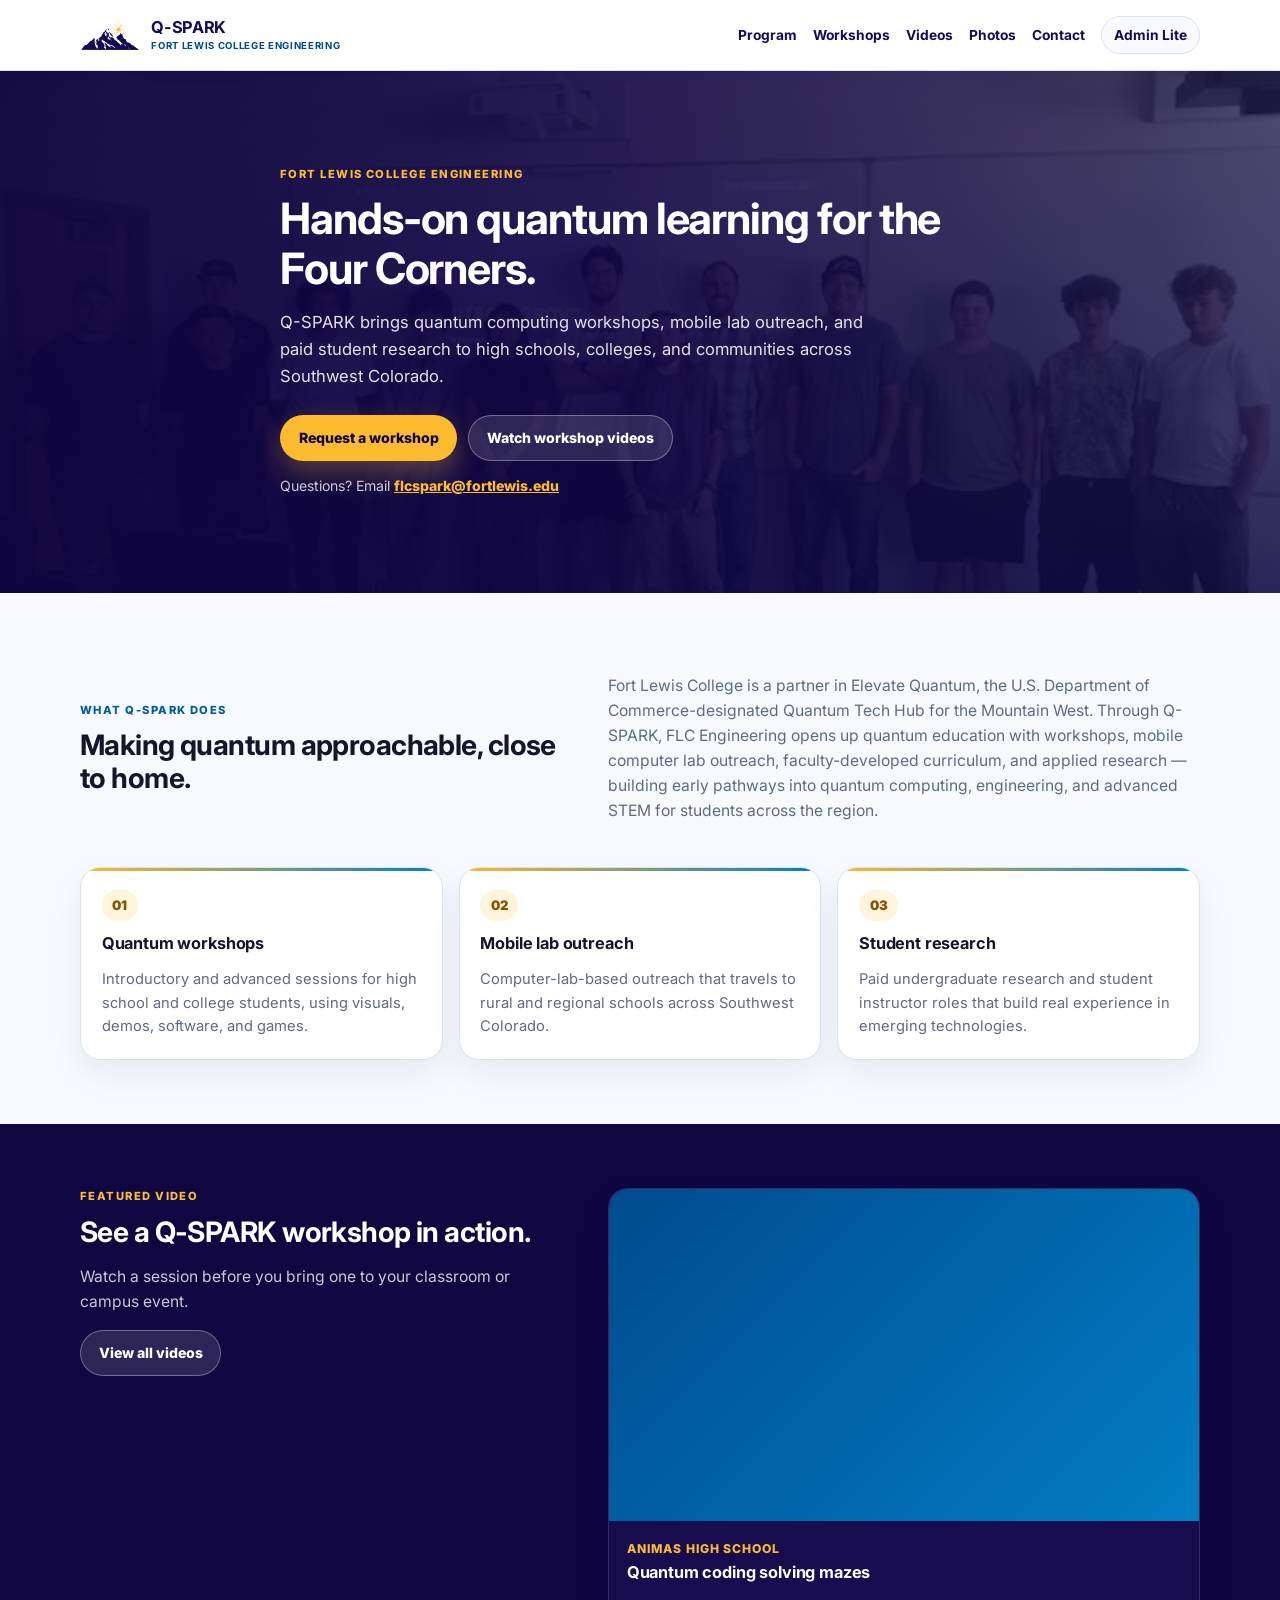
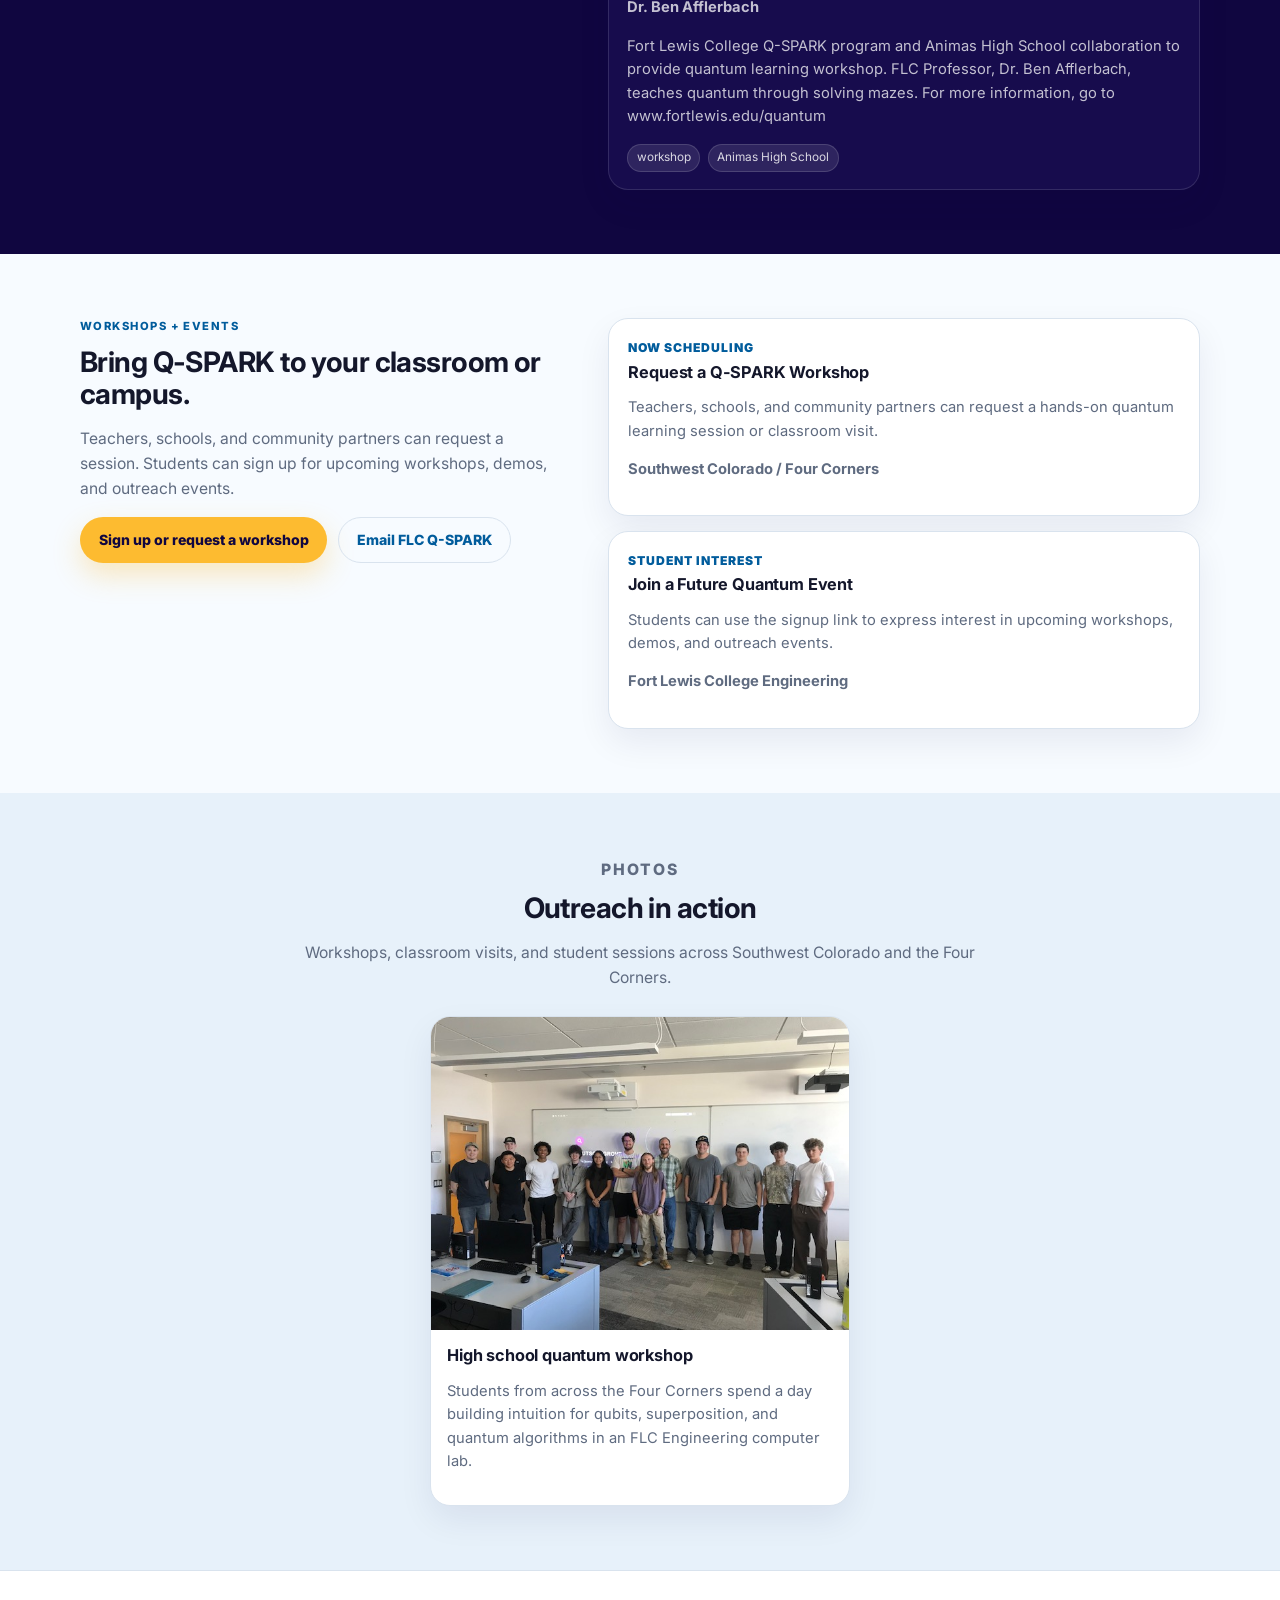
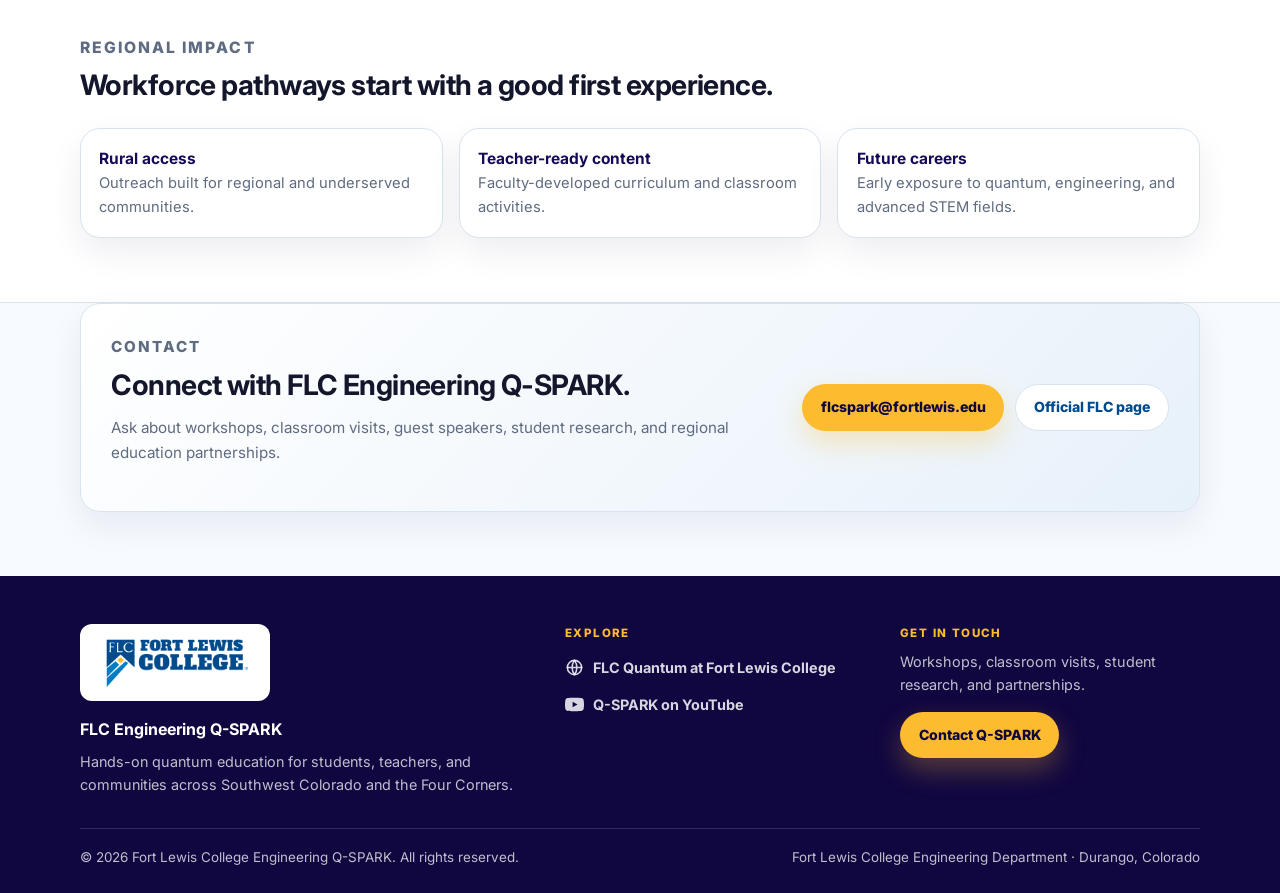
==== index.html @ fa4b2fa6 "Complete style update, Add logos and photos, Clean up dashboard" ====
<!doctype html>
<html lang="en">
<head>
  <meta charset="utf-8">
  <meta name="viewport" content="width=device-width, initial-scale=1">
  <title>FLC Engineering Q-SPARK | Quantum Learning for the Four Corners</title>
  <meta name="description" content="Fort Lewis College Engineering Q-SPARK connects students, teachers, and regional communities to hands-on quantum computing education, workshops, and research pathways.">
  <link rel="icon" href="assets/logo/qspark-mark.png">
  <link rel="preconnect" href="https://fonts.googleapis.com">
  <link rel="preconnect" href="https://fonts.gstatic.com" crossorigin>
  <link href="https://fonts.googleapis.com/css2?family=Inter:wght@400;500;600;700;800&display=swap" rel="stylesheet">
  <link rel="stylesheet" href="styles.css">
</head>
<body>
  <a class="skip-link" href="#main">Skip to content</a>
  <header class="site-header" data-header>
    <div class="container nav-wrap">
      <a class="brand" href="index.html" aria-label="FLC Engineering Q-SPARK home">
        <img src="assets/logo/qspark-mark.png" alt="" class="brand-logo" width="412" height="206">
        <span>
          <strong>Q-SPARK</strong>
          <small>Fort Lewis College Engineering</small>
        </span>
      </a>
      <button class="nav-toggle" type="button" aria-label="Open navigation" aria-expanded="false" data-nav-toggle>
        <span></span><span></span><span></span>
      </button>
      <nav class="site-nav" data-nav>
        <a href="#program">Program</a>
        <a href="#events">Workshops</a>
        <a href="videos.html">Videos</a>
        <a href="#photos">Photos</a>
        <a href="#contact">Contact</a>
        <a href="admin.html" class="nav-admin">Admin Lite</a>
      </nav>
    </div>
  </header>

  <main id="main">
    <section class="hero" id="top">
      <img class="hero-bg" src="assets/photos/workshop-group.jpg" alt="" aria-hidden="true" width="640" height="480">
      <div class="container hero-inner">
        <p class="eyebrow">Fort Lewis College Engineering</p>
        <h1>Hands-on quantum learning for the Four Corners.</h1>
        <p class="hero-text">Q-SPARK brings quantum computing workshops, mobile lab outreach, and paid student research to high schools, colleges, and communities across Southwest Colorado.</p>
        <div class="hero-actions">
          <a class="button primary" href="#events">Request a workshop</a>
          <a class="button secondary" href="videos.html">Watch workshop videos</a>
        </div>
        <p class="note">Questions? Email <a href="mailto:flcspark@fortlewis.edu">flcspark@fortlewis.edu</a></p>
      </div>
    </section>

    <section class="section" id="program">
      <div class="container split">
        <div>
          <p class="eyebrow">What Q-SPARK does</p>
          <h2>Making quantum approachable, close to home.</h2>
        </div>
        <div class="copy-block">
          <p>Fort Lewis College is a partner in Elevate Quantum, the U.S. Department of Commerce-designated Quantum Tech Hub for the Mountain West. Through Q-SPARK, FLC Engineering opens up quantum education with workshops, mobile computer lab outreach, faculty-developed curriculum, and applied research &mdash; building early pathways into quantum computing, engineering, and advanced STEM for students across the region.</p>
        </div>
      </div>
      <div class="container card-grid">
        <article class="feature-card">
          <span class="icon">01</span>
          <h3>Quantum workshops</h3>
          <p>Introductory and advanced sessions for high school and college students, using visuals, demos, software, and games.</p>
        </article>
        <article class="feature-card">
          <span class="icon">02</span>
          <h3>Mobile lab outreach</h3>
          <p>Computer-lab-based outreach that travels to rural and regional schools across Southwest Colorado.</p>
        </article>
        <article class="feature-card">
          <span class="icon">03</span>
          <h3>Student research</h3>
          <p>Paid undergraduate research and student instructor roles that build real experience in emerging technologies.</p>
        </article>
      </div>
    </section>

    <section class="section blue-section" id="featured-video">
      <div class="container split align-start">
        <div>
          <p class="eyebrow">Featured video</p>
          <h2>See a Q-SPARK workshop in action.</h2>
          <p class="section-intro light">Watch a session before you bring one to your classroom or campus event.</p>
          <a class="button secondary" href="videos.html">View all videos</a>
        </div>
        <div id="featuredVideo" aria-live="polite"></div>
      </div>
    </section>

    <section class="section" id="events">
      <div class="container split align-start">
        <div>
          <p class="eyebrow">Workshops + events</p>
          <h2>Bring Q-SPARK to your classroom or campus.</h2>
          <p class="section-intro">Teachers, schools, and community partners can request a session. Students can sign up for upcoming workshops, demos, and outreach events.</p>
          <div class="stacked-actions">
            <a class="button primary" id="signupLink" href="mailto:flcspark@fortlewis.edu?subject=Q-SPARK%20Workshop%20Signup%20or%20Event%20Interest" target="_blank" rel="noopener">Sign up or request a workshop</a>
            <a class="button ghost" href="mailto:flcspark@fortlewis.edu?subject=Q-SPARK%20Workshop%20Interest">Email FLC Q-SPARK</a>
          </div>
        </div>
        <div class="event-list" id="eventList"></div>
      </div>
    </section>

    <section class="section gallery-section" id="photos">
      <div class="container section-heading">
        <p class="eyebrow">Photos</p>
        <h2>Outreach in action</h2>
        <p>Workshops, classroom visits, and student sessions across Southwest Colorado and the Four Corners.</p>
      </div>
      <div class="container gallery-grid" id="photoGrid"></div>
    </section>

    <section class="section impact-band" id="impact">
      <div class="container">
        <p class="eyebrow">Regional impact</p>
        <h2>Workforce pathways start with a good first experience.</h2>
        <div class="impact-list">
          <div><strong>Rural access</strong><span>Outreach built for regional and underserved communities.</span></div>
          <div><strong>Teacher-ready content</strong><span>Faculty-developed curriculum and classroom activities.</span></div>
          <div><strong>Future careers</strong><span>Early exposure to quantum, engineering, and advanced STEM fields.</span></div>
        </div>
      </div>
    </section>

    <section class="section contact-section" id="contact">
      <div class="container contact-card">
        <div>
          <p class="eyebrow">Contact</p>
          <h2>Connect with FLC Engineering Q-SPARK.</h2>
          <p>Ask about workshops, classroom visits, guest speakers, student research, and regional education partnerships.</p>
        </div>
        <div class="contact-actions">
          <a class="button primary" href="mailto:flcspark@fortlewis.edu">flcspark@fortlewis.edu</a>
          <a class="button secondary" href="https://www.fortlewis.edu/quantum/" target="_blank" rel="noopener">Official FLC page</a>
        </div>
      </div>
    </section>
  </main>

  <footer class="site-footer">
    <div class="container footer-grid">
      <div class="footer-brand">
        <img src="assets/logo/flc-logo.png" alt="Fort Lewis College" class="footer-logo" width="454" height="160">
        <strong>FLC Engineering Q-SPARK</strong>
        <p>Hands-on quantum education for students, teachers, and communities across Southwest Colorado and the Four Corners.</p>
      </div>
      <div class="footer-links">
        <span class="footer-heading">Explore</span>
        <ul>
          <li>
            <a href="https://www.fortlewis.edu/quantum" target="_blank" rel="noopener">
              <svg viewBox="0 0 24 24" fill="none" stroke="currentColor" stroke-width="2" stroke-linecap="round" stroke-linejoin="round" aria-hidden="true"><circle cx="12" cy="12" r="9"></circle><path d="M3 12h18M12 3a15 15 0 0 1 0 18a15 15 0 0 1 0-18"></path></svg>
              FLC Quantum at Fort Lewis College
            </a>
          </li>
          <li>
            <a href="https://www.youtube.com/@FLCQSPARK" target="_blank" rel="noopener">
              <svg viewBox="0 0 24 24" fill="currentColor" aria-hidden="true"><path d="M23.5 6.2a3 3 0 0 0-2.1-2.1C19.5 3.5 12 3.5 12 3.5s-7.5 0-9.4.6A3 3 0 0 0 .5 6.2 31.2 31.2 0 0 0 0 12a31.2 31.2 0 0 0 .5 5.8 3 3 0 0 0 2.1 2.1c1.9.6 9.4.6 9.4.6s7.5 0 9.4-.6a3 3 0 0 0 2.1-2.1A31.2 31.2 0 0 0 24 12a31.2 31.2 0 0 0-.5-5.8ZM9.6 15.6V8.4l6.2 3.6-6.2 3.6Z"></path></svg>
              Q-SPARK on YouTube
            </a>
          </li>
        </ul>
      </div>
      <div class="footer-contact">
        <span class="footer-heading">Get in touch</span>
        <p>Workshops, classroom visits, student research, and partnerships.</p>
        <a class="button primary" href="#contact">Contact Q-SPARK</a>
      </div>
    </div>
    <div class="container footer-bottom">
      <p>&copy; <span data-year>2026</span> Fort Lewis College Engineering Q-SPARK. All rights reserved.</p>
      <p>Fort Lewis College Engineering Department &middot; Durango, Colorado</p>
    </div>
  </footer>

  <script src="script.js"></script>
</body>
</html>
---- styles.css ----
:root {
  /* Brand colors sampled from the Q-SPARK and Fort Lewis College logos */
  --blue-950: #100640;
  --blue-900: #160958; /* Q-SPARK logo navy */
  --blue-800: #004b8d; /* Fort Lewis College blue */
  --blue-700: #015c9c;
  --blue-500: #027dc4; /* FLC light blue */
  --blue-100: #e7f1fa;
  --gold-500: #fdbb30; /* Q-SPARK logo gold */
  --gold-400: #ffd066;
  --gold-100: #fff4dc;
  --gold-ink: #855400;
  --ink: #14172b;
  --muted: #5f6b80;
  --line: #d9e3ee;
  --bg: #f7fbff;
  --white: #ffffff;
  --shadow: 0 20px 56px rgba(16, 6, 64, .14);
  --radius: 20px;
}

* { box-sizing: border-box; }
html { scroll-behavior: smooth; }
body {
  margin: 0;
  font-family: Inter, system-ui, -apple-system, BlinkMacSystemFont, "Segoe UI", sans-serif;
  color: var(--ink);
  background: var(--bg);
  font-size: .97rem;
  line-height: 1.6;
}
a { color: var(--blue-700); }
img { max-width: 100%; display: block; }
code { background: rgba(2, 125, 196, .1); padding: .08rem .35rem; border-radius: 7px; }
.container { width: min(1120px, calc(100% - 40px)); margin: 0 auto; }
.skip-link { position: absolute; left: -999px; top: 1rem; background: var(--white); padding: .75rem 1rem; z-index: 20; }
.skip-link:focus { left: 1rem; }
.site-header {
  position: sticky; top: 0; z-index: 10;
  background: var(--white);
  border-bottom: 1px solid var(--line);
  box-shadow: 0 1px 14px rgba(16, 6, 64, .05);
}
.nav-wrap { display: flex; align-items: center; justify-content: space-between; min-height: 70px; gap: 1rem; }
.brand { display: inline-flex; align-items: center; gap: .7rem; color: var(--blue-900); text-decoration: none; }
.brand-logo { width: 60px; height: auto; }
.brand strong, .brand small { display: block; line-height: 1.05; }
.brand strong { font-size: 1.02rem; letter-spacing: -.02em; }
.brand small { color: var(--blue-800); font-weight: 700; letter-spacing: .07em; text-transform: uppercase; font-size: .6rem; margin-top: .28rem; }
.site-nav { display: flex; align-items: center; gap: 1rem; }
.site-nav a { color: var(--blue-900); text-decoration: none; font-weight: 700; font-size: .86rem; }
.site-nav a:hover { color: var(--blue-700); }
.nav-admin { padding: .42rem .75rem; border: 1px solid var(--line); border-radius: 999px; background: var(--bg); }
.nav-toggle { display: none; border: 0; background: transparent; width: 42px; height: 42px; padding: 8px; }
.nav-toggle span { display: block; height: 2px; background: var(--blue-900); margin: 6px 0; }

/* Hero with workshop photo background */
.hero {
  position: relative;
  display: flex; align-items: center;
  min-height: clamp(400px, 58vh, 540px);
  padding: 60px 0;
  background: var(--blue-950);
  color: var(--white);
  overflow: hidden;
}
.hero-bg {
  position: absolute; inset: 0;
  width: 100%; height: 100%;
  object-fit: cover; object-position: center 40%;
  filter: saturate(.7) contrast(1.05);
  transform: scale(1.06);
}
.hero::after {
  content: ""; position: absolute; inset: 0;
  background:
    linear-gradient(180deg, rgba(16, 6, 64, .62), rgba(16, 6, 64, .8)),
    linear-gradient(100deg, rgba(16, 6, 64, .92) 0%, rgba(22, 9, 88, .7) 46%, rgba(0, 75, 141, .26) 100%),
    radial-gradient(circle at 84% 16%, rgba(253, 187, 48, .22), transparent 46%);
}
.hero-inner { position: relative; z-index: 1; max-width: 720px; }
.eyebrow { margin: 0 0 .6rem; color: var(--blue-700); letter-spacing: .13em; text-transform: uppercase; font-weight: 800; font-size: .7rem; }
.hero .eyebrow, .page-hero .eyebrow, .blue-section .eyebrow { color: var(--gold-500); }
h1, h2, h3 { line-height: 1.15; margin: 0; color: inherit; }
h1 { font-size: clamp(1.8rem, 3.4vw, 2.7rem); letter-spacing: -.025em; }
h2 { font-size: clamp(1.35rem, 2.2vw, 1.85rem); letter-spacing: -.02em; }
h3 { font-size: 1.02rem; letter-spacing: -.01em; }
.hero-text { font-size: clamp(.98rem, 1.3vw, 1.06rem); color: rgba(255, 255, 255, .88); max-width: 620px; margin: 1rem 0 1.6rem; }
.hero-actions, .stacked-actions, .contact-actions { display: flex; flex-wrap: wrap; gap: .7rem; align-items: center; }
.button { display: inline-flex; align-items: center; justify-content: center; min-height: 44px; padding: .68rem 1.1rem; border-radius: 999px; font-weight: 800; font-size: .88rem; text-decoration: none; border: 1px solid transparent; cursor: pointer; font-family: inherit; }
.button.primary { background: var(--gold-500); color: var(--blue-950); box-shadow: 0 12px 28px rgba(253, 187, 48, .3); }
.button.primary:hover { background: var(--gold-400); }
.button.secondary { background: var(--white); color: var(--blue-800); border-color: var(--line); }
.button.ghost { background: transparent; color: var(--blue-700); border-color: var(--line); }
.hero .button.secondary, .blue-section .button.secondary { background: rgba(255, 255, 255, .12); color: var(--white); border-color: rgba(255, 255, 255, .32); }
.note { color: rgba(255, 255, 255, .78); font-size: .88rem; margin-bottom: 0; }
.note a { color: var(--gold-500); font-weight: 800; }

.section { padding: 64px 0; }
.split { display: grid; grid-template-columns: .9fr 1.1fr; gap: 44px; align-items: center; }
.align-start { align-items: start; }
.copy-block p, .section-intro, .impact-band p { color: var(--muted); font-size: .98rem; }
.card-grid { display: grid; grid-template-columns: repeat(3, 1fr); gap: 1rem; margin-top: 28px; }
.feature-card { padding: 1.4rem 1.3rem 1.3rem; position: relative; overflow: hidden; }
.feature-card::before { content: ""; position: absolute; inset: 0 0 auto; height: 3px; background: linear-gradient(90deg, var(--gold-500), var(--blue-500)); }
.icon { display: inline-flex; font-weight: 900; font-size: .82rem; color: var(--gold-ink); background: var(--gold-100); border-radius: 999px; padding: .3rem .65rem; margin-bottom: .85rem; }
.feature-card p, .video-card p, .event-card p, .photo-card p, .impact-list span { color: var(--muted); font-size: .92rem; }
.feature-card p { margin-bottom: 0; }
.hero-panel-grid div, .feature-card, .event-card, .video-card, .photo-card, .impact-list div, .contact-card, .admin-card { background: var(--white); border: 1px solid var(--line); border-radius: var(--radius); box-shadow: 0 14px 34px rgba(16, 6, 64, .07); }
.blue-section { background: var(--blue-950); color: var(--white); }
.section-heading { max-width: 720px; text-align: center; margin: 0 auto 26px; }
.section-heading p { color: var(--muted); font-size: .98rem; }
.blue-section .section-heading p, .light { color: rgba(255, 255, 255, .78); }
.filters { display: flex; justify-content: center; flex-wrap: wrap; gap: .55rem; margin-bottom: 24px; }
.chip { border: 1px solid rgba(255, 255, 255, .22); border-radius: 999px; padding: .48rem .85rem; background: rgba(255, 255, 255, .08); color: var(--white); font-weight: 800; font-size: .84rem; cursor: pointer; font-family: inherit; }
.chip.active { background: var(--gold-500); border-color: var(--gold-500); color: var(--blue-950); }
.video-grid { display: grid; grid-template-columns: repeat(2, 1fr); gap: 1.1rem; }
.video-card { overflow: hidden; background: #170c4d; border-color: rgba(255, 255, 255, .12); color: var(--white); }
.video-frame { aspect-ratio: 16 / 9; background: linear-gradient(135deg, var(--blue-800), var(--blue-500)); display: grid; place-items: center; }
.video-frame iframe, .video-frame video { width: 100%; height: 100%; border: 0; }
.video-placeholder { text-align: center; padding: 2rem; font-weight: 800; }
.video-body { padding: 1.1rem; }
.video-body p { color: rgba(255, 255, 255, .74); }
.video-meta { color: var(--gold-500); font-weight: 800; font-size: .76rem; text-transform: uppercase; letter-spacing: .08em; margin-bottom: .3rem; }
.video-tags { display: flex; gap: .45rem; flex-wrap: wrap; margin-top: .75rem; }
.video-tags span { background: rgba(255, 255, 255, .1); border: 1px solid rgba(255, 255, 255, .14); border-radius: 999px; padding: .22rem .55rem; font-size: .74rem; color: rgba(255, 255, 255, .82); }
.event-list { display: grid; gap: .9rem; }
.event-card { padding: 1.2rem; }
.event-date { color: var(--blue-700); font-weight: 900; text-transform: uppercase; font-size: .76rem; letter-spacing: .08em; margin-bottom: .3rem; }
.gallery-section { background: var(--blue-100); }
.gallery-grid { display: flex; flex-wrap: wrap; justify-content: center; gap: 1rem; }
.photo-card { overflow: hidden; flex: 1 1 300px; max-width: 420px; }
.photo-card img { width: 100%; aspect-ratio: 4 / 3; object-fit: cover; background: linear-gradient(135deg, var(--blue-800), var(--blue-500)); }
.photo-card div { padding: 1rem; }
.impact-band { background: var(--white); border-top: 1px solid var(--line); border-bottom: 1px solid var(--line); }
.impact-list { display: grid; grid-template-columns: repeat(3, 1fr); gap: 1rem; margin-top: 26px; }
.impact-list div { padding: 1.15rem; }
.impact-list strong, .impact-list span { display: block; }
.impact-list strong { color: var(--blue-900); }
.contact-section { padding-top: 0; }
.contact-card { padding: 1.9rem; display: grid; grid-template-columns: 1fr auto; gap: 1.8rem; align-items: center; background: linear-gradient(135deg, var(--white), var(--blue-100)); }
.contact-card p { color: var(--muted); font-size: .95rem; }

.site-footer { padding: 48px 0 24px; background: var(--blue-950); color: rgba(255, 255, 255, .74); font-size: .9rem; }
.footer-grid { display: grid; grid-template-columns: 1.5fr 1fr 1fr; gap: 2.2rem; }
.footer-grid strong { color: var(--white); font-size: 1rem; }
.footer-grid p { margin: .5rem 0 0; }
.footer-logo { width: 190px; height: auto; background: var(--white); padding: 10px 14px; border-radius: 12px; margin-bottom: 1rem; }
.footer-heading { display: block; color: var(--gold-500); letter-spacing: .12em; text-transform: uppercase; font-weight: 800; font-size: .72rem; }
.footer-links ul { list-style: none; margin: .85rem 0 0; padding: 0; display: grid; gap: .65rem; }
.footer-links a { display: inline-flex; align-items: center; gap: .55rem; color: rgba(255, 255, 255, .84); text-decoration: none; font-weight: 700; }
.footer-links a:hover, .footer-links a:focus-visible { color: var(--gold-500); }
.footer-links svg { width: 19px; height: 19px; flex: none; }
.footer-contact .button { margin-top: 1rem; }
.footer-bottom { margin-top: 32px; padding-top: 18px; border-top: 1px solid rgba(255, 255, 255, .14); display: flex; flex-wrap: wrap; justify-content: space-between; gap: .5rem 1.5rem; font-size: .84rem; }
.footer-bottom p { margin: 0; }

.admin-main { padding-top: 44px; }
.admin-grid { display: grid; grid-template-columns: .9fr 1.1fr; gap: 1rem; align-items: start; }
.admin-card { padding: 1.3rem; }
.admin-form { display: grid; gap: .85rem; margin-top: 1rem; }
.admin-form label { font-weight: 800; color: var(--blue-900); font-size: .9rem; }
.admin-form input, .admin-form textarea, .admin-form select, .json-output { width: 100%; margin-top: .35rem; border: 1px solid var(--line); border-radius: 12px; padding: .8rem; font: inherit; background: #fbfdff; }
.admin-form textarea { min-height: 105px; }
.json-output { min-height: 520px; font-family: ui-monospace, SFMono-Regular, Menlo, monospace; font-size: .82rem; }
.compact-actions { margin-top: 1rem; }

.page-hero { padding: 56px 0 36px; background: radial-gradient(circle at 85% 20%, rgba(253, 187, 48, .2), transparent 34%), linear-gradient(135deg, var(--blue-950), var(--blue-800)); color: var(--white); }
.page-hero .section-heading { margin-bottom: 0; }
.page-hero h1 { font-size: clamp(1.7rem, 3vw, 2.4rem); }
.page-hero p { color: rgba(255, 255, 255, .8); }
.featured-video-card { margin: 0; }
#featuredVideo .video-card { width: 100%; }
.empty-state { padding: 1.2rem; border-radius: var(--radius); background: rgba(255, 255, 255, .1); border: 1px solid rgba(255, 255, 255, .16); color: rgba(255, 255, 255, .8); }
.gallery-section.is-empty { display: none; }
.videos-page-section { padding-top: 36px; }
.video-contact-section { padding-top: 56px; }

@media (max-width: 850px) {
  .nav-toggle { display: block; }
  .site-nav { display: none; position: absolute; left: 20px; right: 20px; top: 72px; background: var(--white); padding: 1rem; border: 1px solid var(--line); border-radius: 16px; box-shadow: var(--shadow); flex-direction: column; align-items: flex-start; }
  .site-nav.open, .site-nav.always-open { display: flex; }
  .split, .contact-card, .footer-grid, .admin-grid { grid-template-columns: 1fr; }
  .card-grid, .video-grid, .impact-list { grid-template-columns: 1fr; }
  .hero { min-height: 0; padding: 48px 0 44px; }
  .section { padding: 48px 0; }
  .contact-actions { justify-content: flex-start; }
}
@media (max-width: 420px) {
  .brand-logo { width: 48px; }
  .brand small { font-size: .55rem; }
}
@media (prefers-reduced-motion: reduce) {
  html { scroll-behavior: auto; }
}
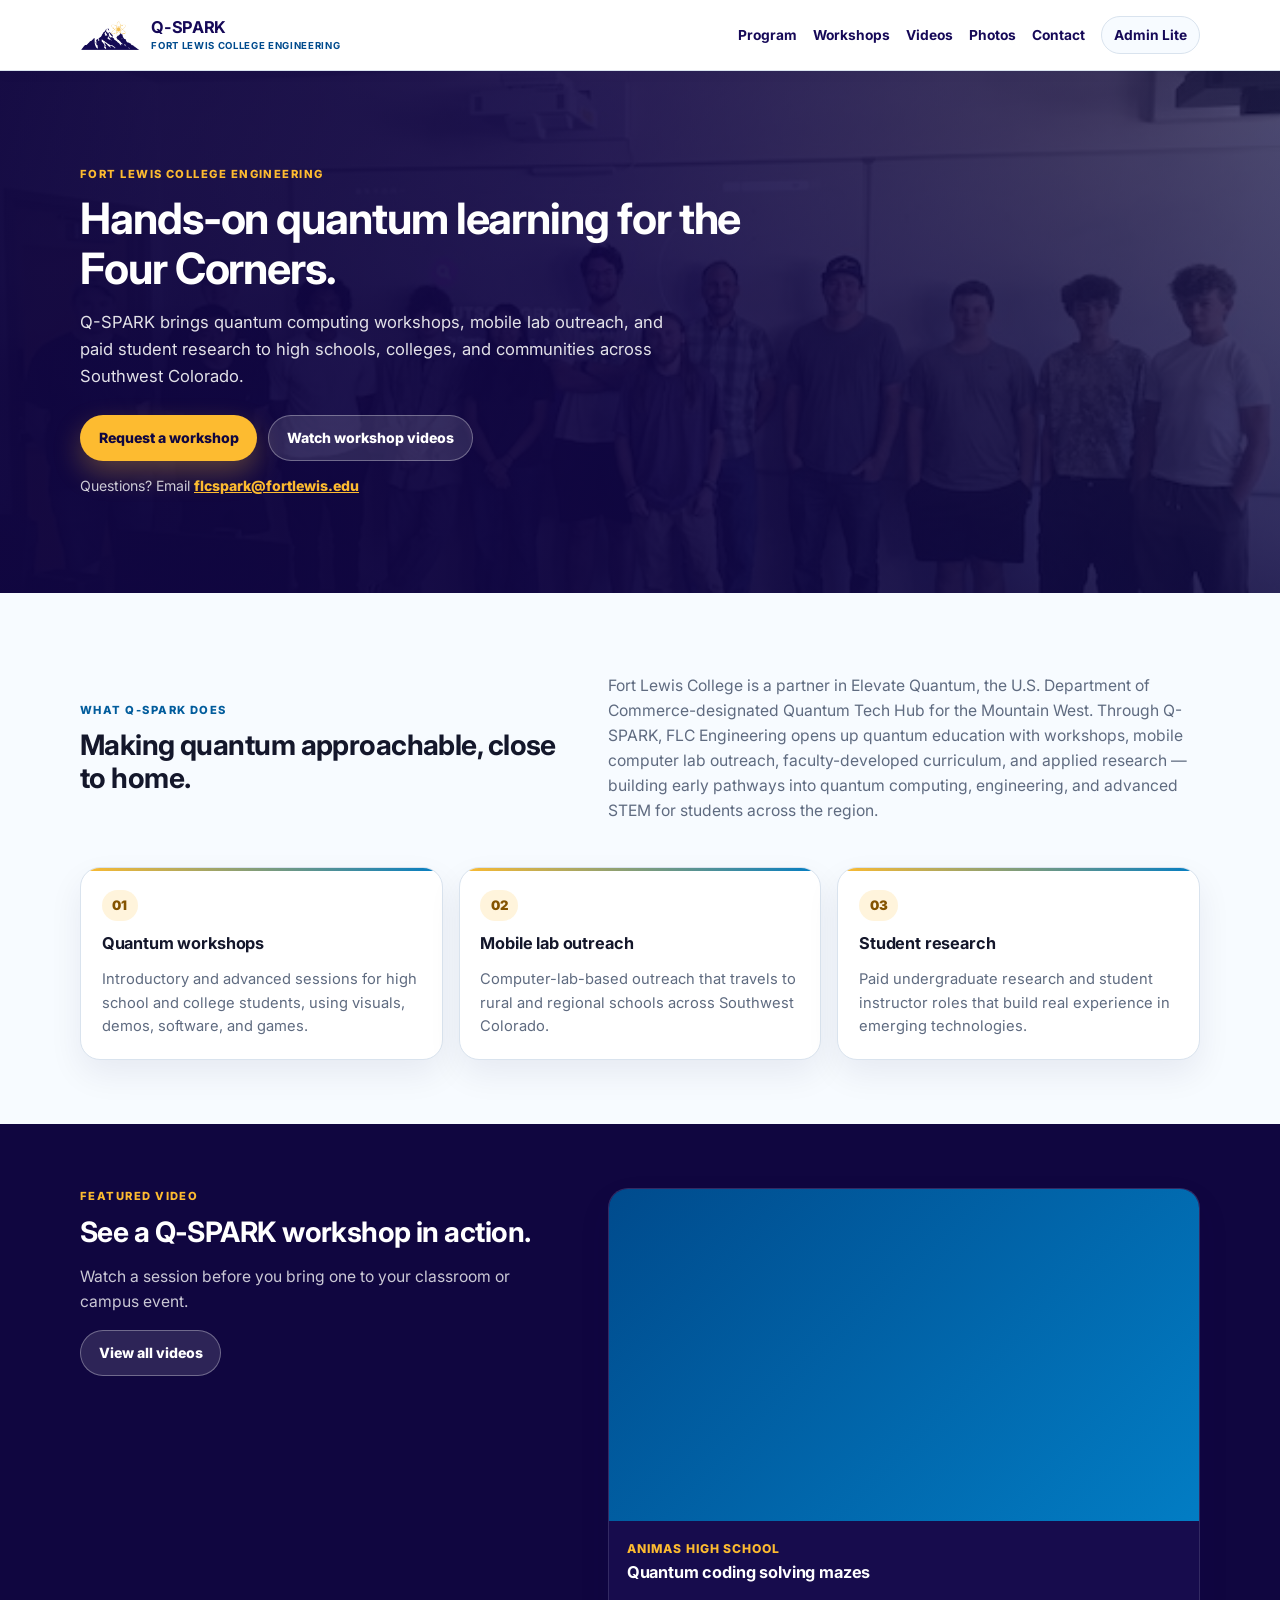
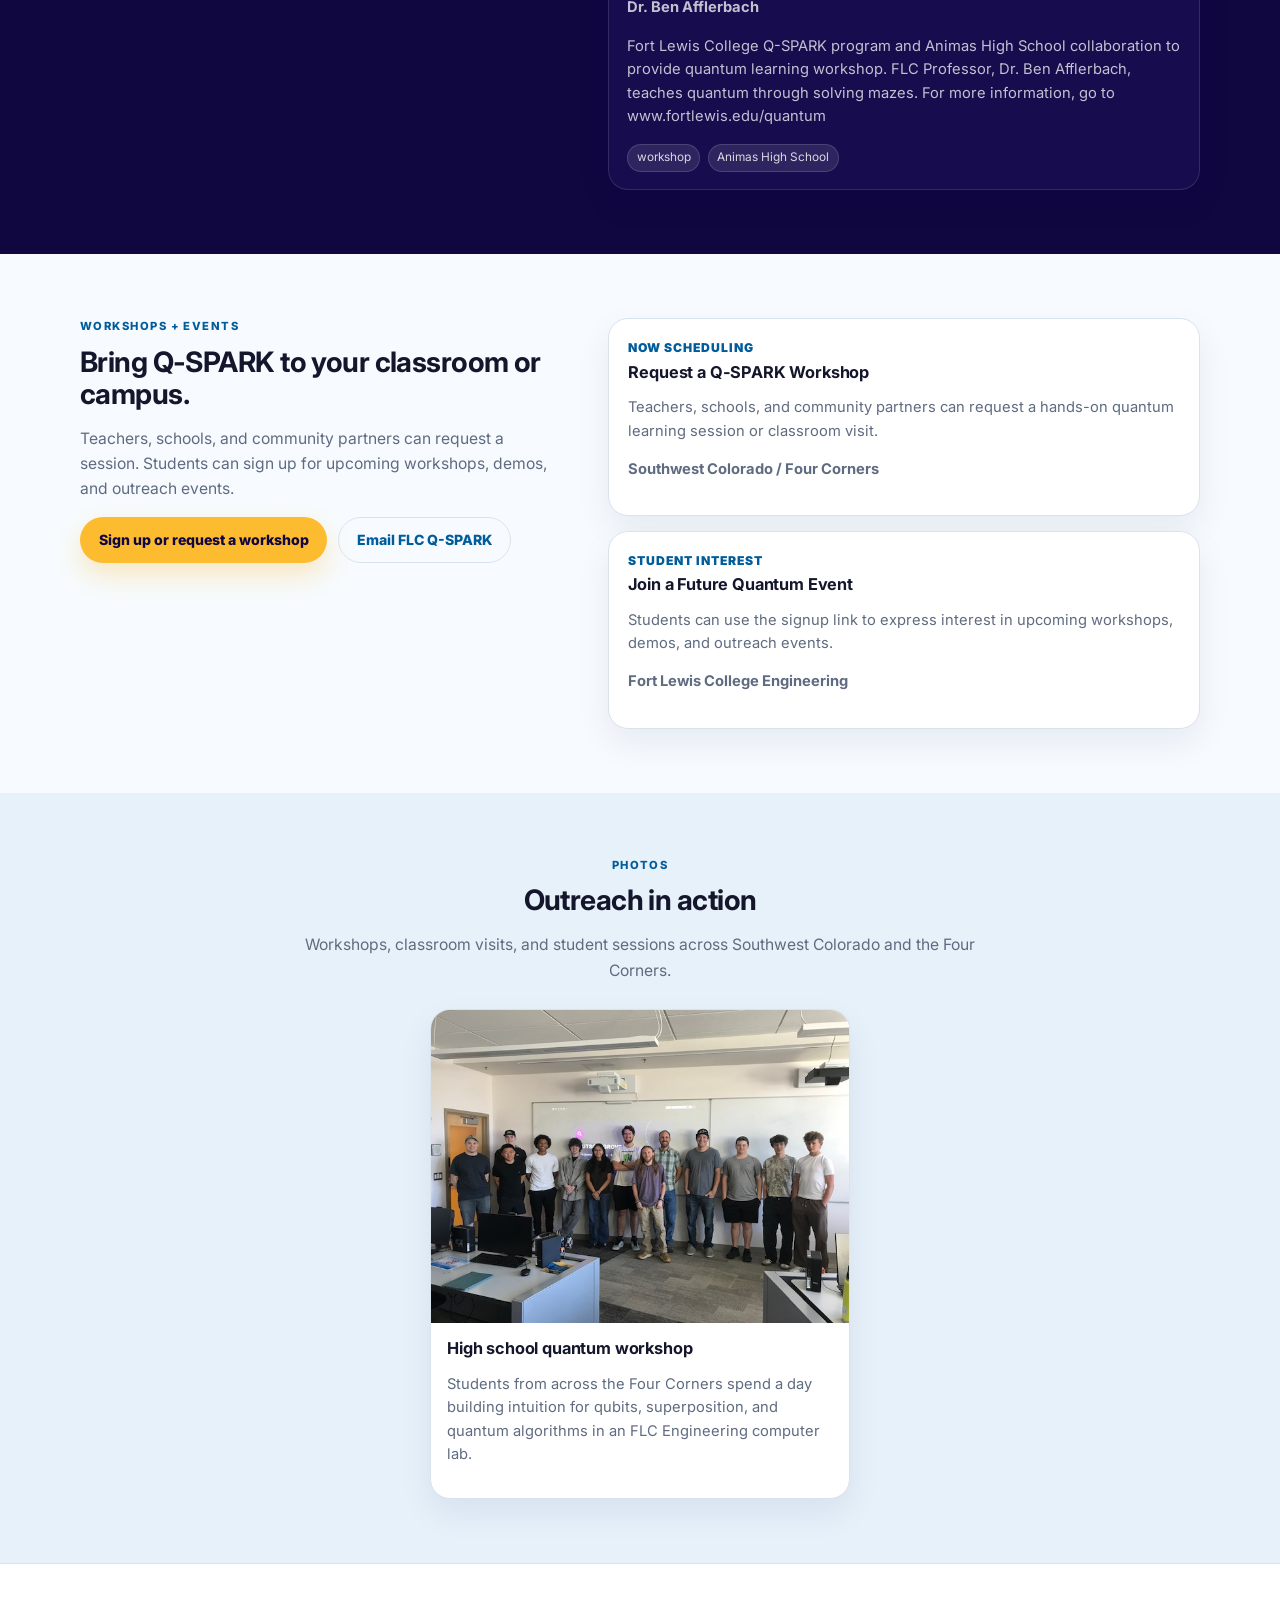
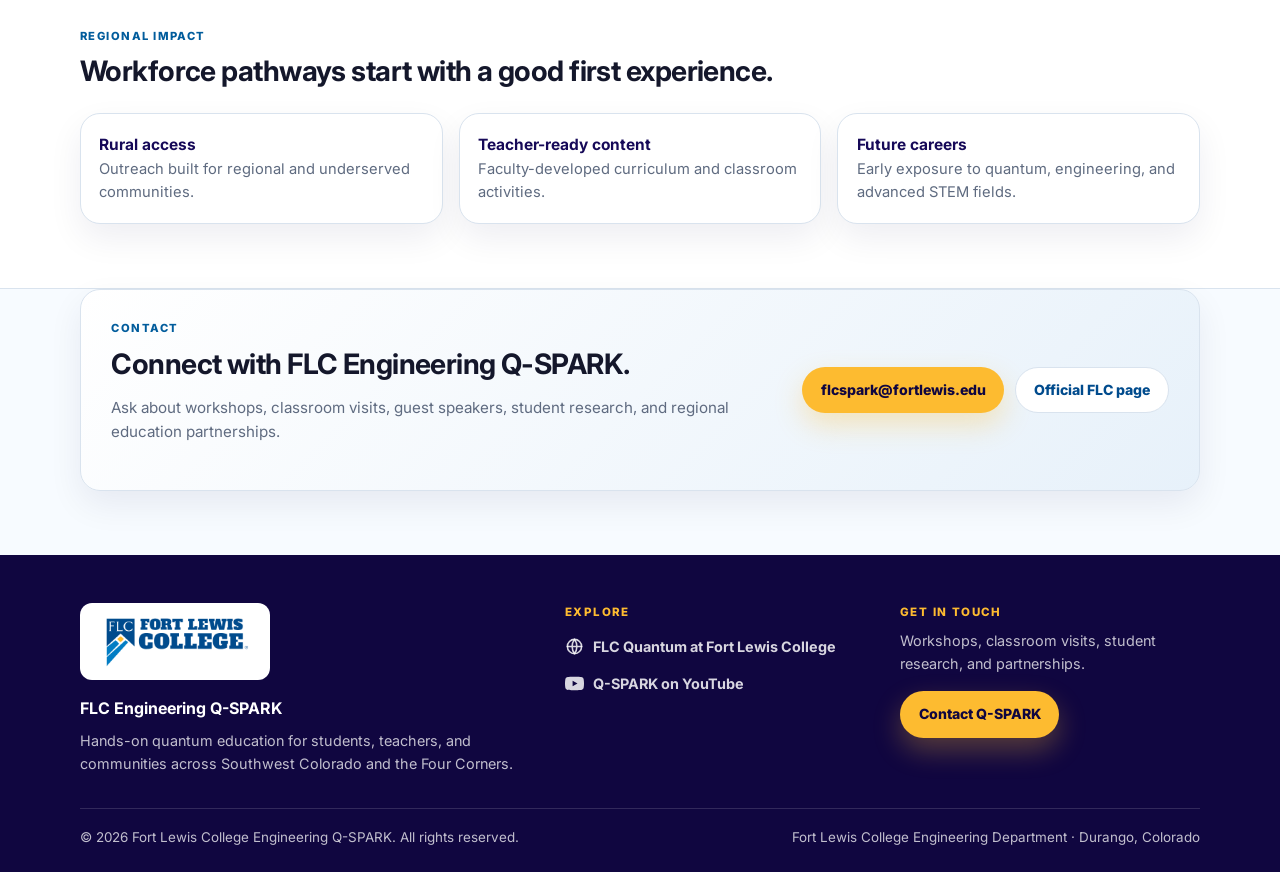
==== commit 075f668f: "Add fix to sytles compile" ====
--- a/index.html
+++ b/index.html
@@ -39,15 +39,17 @@
   <main id="main">
     <section class="hero" id="top">
       <img class="hero-bg" src="assets/photos/workshop-group.jpg" alt="" aria-hidden="true" width="640" height="480">
-      <div class="container hero-inner">
-        <p class="eyebrow">Fort Lewis College Engineering</p>
-        <h1>Hands-on quantum learning for the Four Corners.</h1>
-        <p class="hero-text">Q-SPARK brings quantum computing workshops, mobile lab outreach, and paid student research to high schools, colleges, and communities across Southwest Colorado.</p>
-        <div class="hero-actions">
-          <a class="button primary" href="#events">Request a workshop</a>
-          <a class="button secondary" href="videos.html">Watch workshop videos</a>
+      <div class="container">
+        <div class="hero-inner">
+          <p class="eyebrow">Fort Lewis College Engineering</p>
+          <h1>Hands-on quantum learning for the Four Corners.</h1>
+          <p class="hero-text">Q-SPARK brings quantum computing workshops, mobile lab outreach, and paid student research to high schools, colleges, and communities across Southwest Colorado.</p>
+          <div class="hero-actions">
+            <a class="button primary" href="#events">Request a workshop</a>
+            <a class="button secondary" href="videos.html">Watch workshop videos</a>
+          </div>
+          <p class="note">Questions? Email <a href="mailto:flcspark@fortlewis.edu">flcspark@fortlewis.edu</a></p>
         </div>
-        <p class="note">Questions? Email <a href="mailto:flcspark@fortlewis.edu">flcspark@fortlewis.edu</a></p>
       </div>
     </section>
 
--- a/styles.css
+++ b/styles.css
@@ -57,7 +57,7 @@
 /* Hero with workshop photo background */
 .hero {
   position: relative;
-  display: flex; align-items: center;
+  display: grid; align-items: center;
   min-height: clamp(400px, 58vh, 540px);
   padding: 60px 0;
   background: var(--blue-950);
@@ -99,18 +99,18 @@
 .section { padding: 64px 0; }
 .split { display: grid; grid-template-columns: .9fr 1.1fr; gap: 44px; align-items: center; }
 .align-start { align-items: start; }
-.copy-block p, .section-intro, .impact-band p { color: var(--muted); font-size: .98rem; }
+.copy-block p, .section-intro { color: var(--muted); font-size: .98rem; }
 .card-grid { display: grid; grid-template-columns: repeat(3, 1fr); gap: 1rem; margin-top: 28px; }
 .feature-card { padding: 1.4rem 1.3rem 1.3rem; position: relative; overflow: hidden; }
 .feature-card::before { content: ""; position: absolute; inset: 0 0 auto; height: 3px; background: linear-gradient(90deg, var(--gold-500), var(--blue-500)); }
 .icon { display: inline-flex; font-weight: 900; font-size: .82rem; color: var(--gold-ink); background: var(--gold-100); border-radius: 999px; padding: .3rem .65rem; margin-bottom: .85rem; }
 .feature-card p, .video-card p, .event-card p, .photo-card p, .impact-list span { color: var(--muted); font-size: .92rem; }
 .feature-card p { margin-bottom: 0; }
-.hero-panel-grid div, .feature-card, .event-card, .video-card, .photo-card, .impact-list div, .contact-card, .admin-card { background: var(--white); border: 1px solid var(--line); border-radius: var(--radius); box-shadow: 0 14px 34px rgba(16, 6, 64, .07); }
+.feature-card, .event-card, .video-card, .photo-card, .impact-list div, .contact-card, .admin-card { background: var(--white); border: 1px solid var(--line); border-radius: var(--radius); box-shadow: 0 14px 34px rgba(16, 6, 64, .07); }
 .blue-section { background: var(--blue-950); color: var(--white); }
 .section-heading { max-width: 720px; text-align: center; margin: 0 auto 26px; }
-.section-heading p { color: var(--muted); font-size: .98rem; }
-.blue-section .section-heading p, .light { color: rgba(255, 255, 255, .78); }
+.section-heading p:not(.eyebrow) { color: var(--muted); font-size: .98rem; }
+.blue-section .section-heading p:not(.eyebrow), .light { color: rgba(255, 255, 255, .78); }
 .filters { display: flex; justify-content: center; flex-wrap: wrap; gap: .55rem; margin-bottom: 24px; }
 .chip { border: 1px solid rgba(255, 255, 255, .22); border-radius: 999px; padding: .48rem .85rem; background: rgba(255, 255, 255, .08); color: var(--white); font-weight: 800; font-size: .84rem; cursor: pointer; font-family: inherit; }
 .chip.active { background: var(--gold-500); border-color: var(--gold-500); color: var(--blue-950); }
@@ -139,7 +139,7 @@
 .impact-list strong { color: var(--blue-900); }
 .contact-section { padding-top: 0; }
 .contact-card { padding: 1.9rem; display: grid; grid-template-columns: 1fr auto; gap: 1.8rem; align-items: center; background: linear-gradient(135deg, var(--white), var(--blue-100)); }
-.contact-card p { color: var(--muted); font-size: .95rem; }
+.contact-card p:not(.eyebrow) { color: var(--muted); font-size: .95rem; }
 
 .site-footer { padding: 48px 0 24px; background: var(--blue-950); color: rgba(255, 255, 255, .74); font-size: .9rem; }
 .footer-grid { display: grid; grid-template-columns: 1.5fr 1fr 1fr; gap: 2.2rem; }
@@ -168,7 +168,7 @@
 .page-hero { padding: 56px 0 36px; background: radial-gradient(circle at 85% 20%, rgba(253, 187, 48, .2), transparent 34%), linear-gradient(135deg, var(--blue-950), var(--blue-800)); color: var(--white); }
 .page-hero .section-heading { margin-bottom: 0; }
 .page-hero h1 { font-size: clamp(1.7rem, 3vw, 2.4rem); }
-.page-hero p { color: rgba(255, 255, 255, .8); }
+.page-hero p:not(.eyebrow) { color: rgba(255, 255, 255, .8); }
 .featured-video-card { margin: 0; }
 #featuredVideo .video-card { width: 100%; }
 .empty-state { padding: 1.2rem; border-radius: var(--radius); background: rgba(255, 255, 255, .1); border: 1px solid rgba(255, 255, 255, .16); color: rgba(255, 255, 255, .8); }
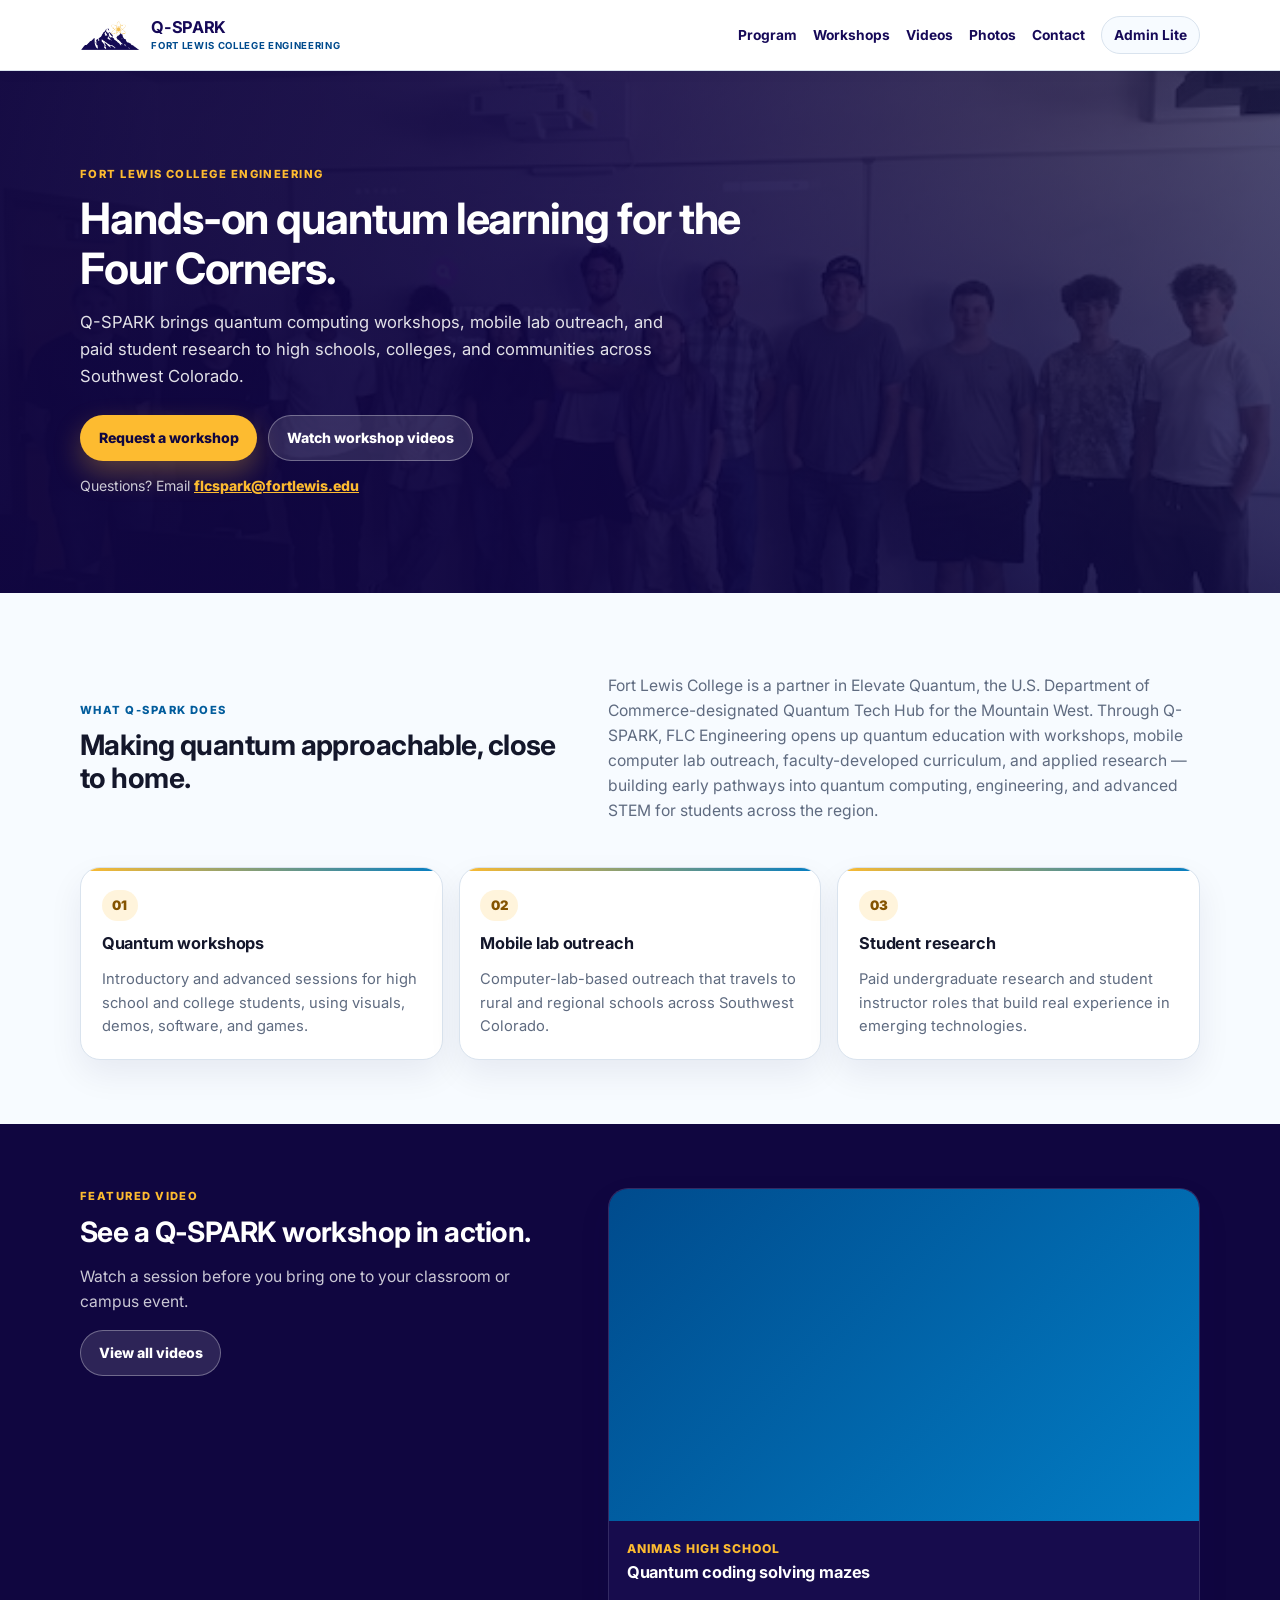
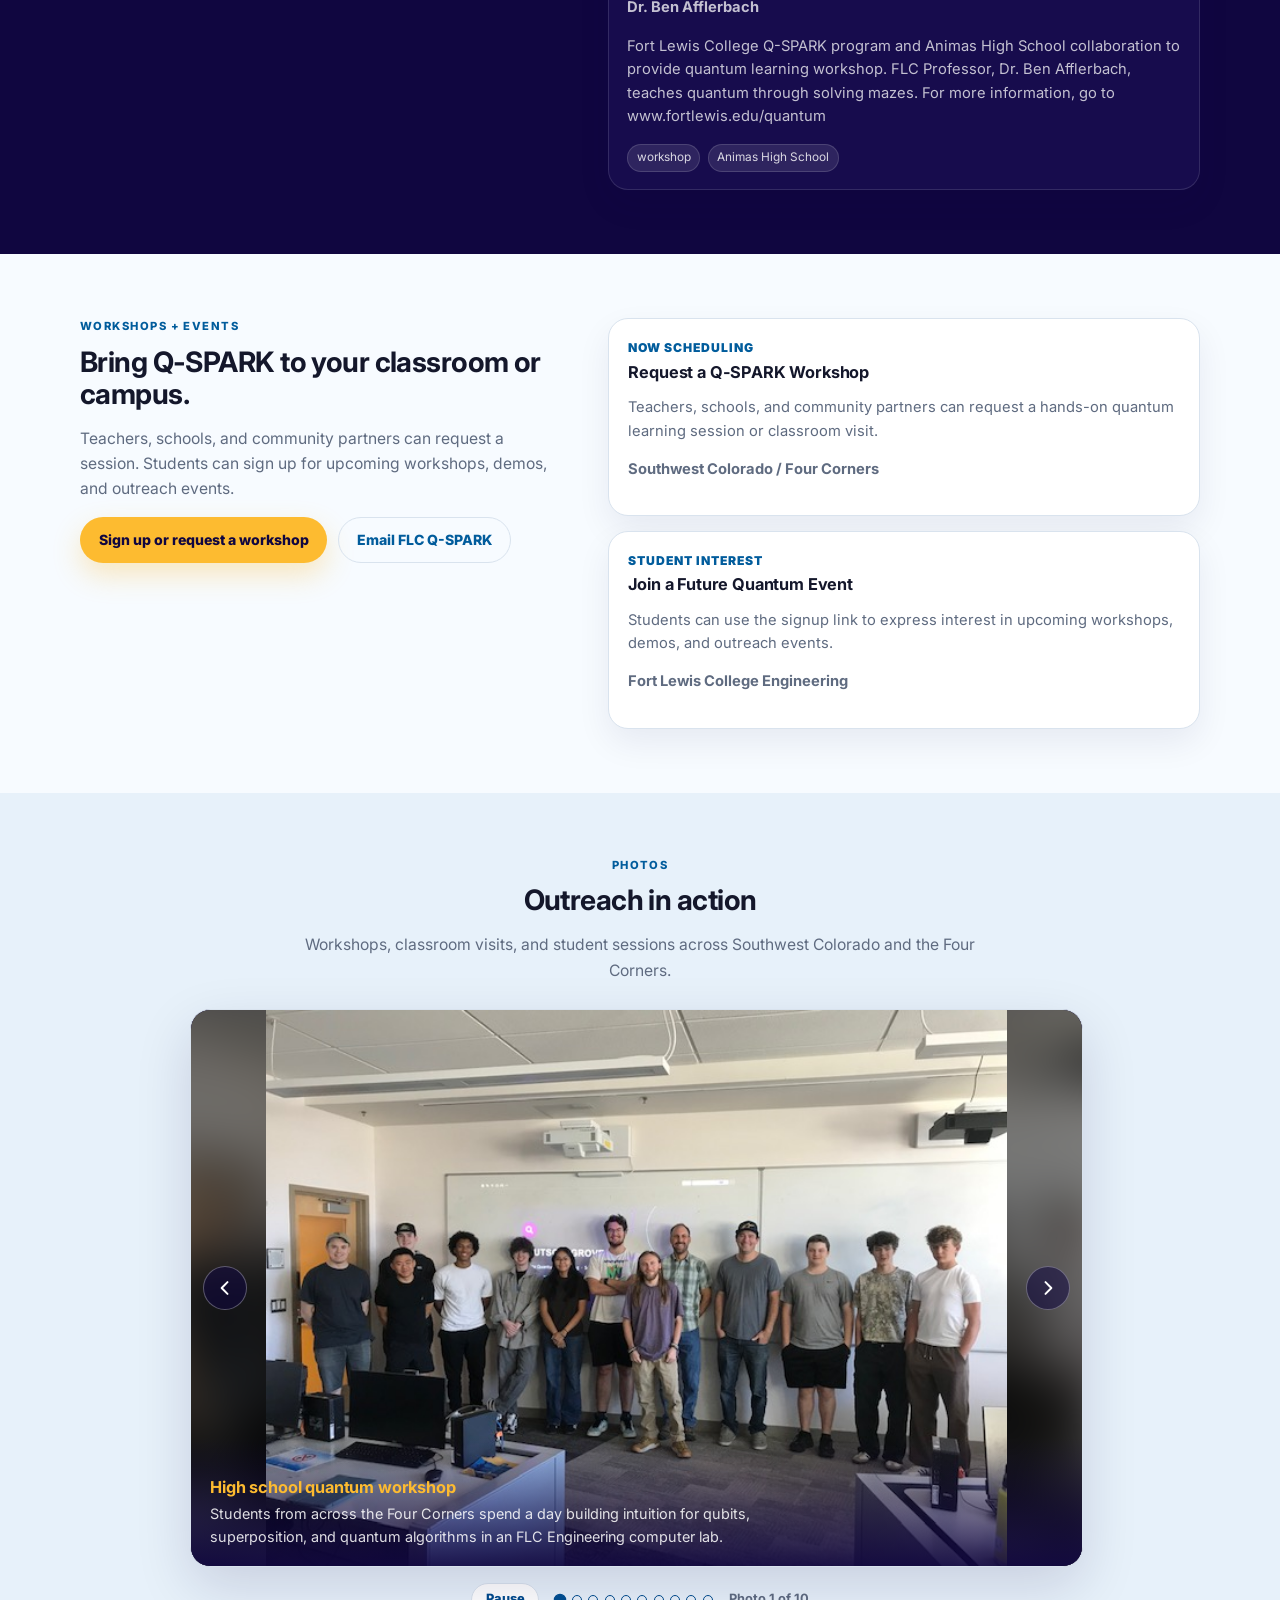
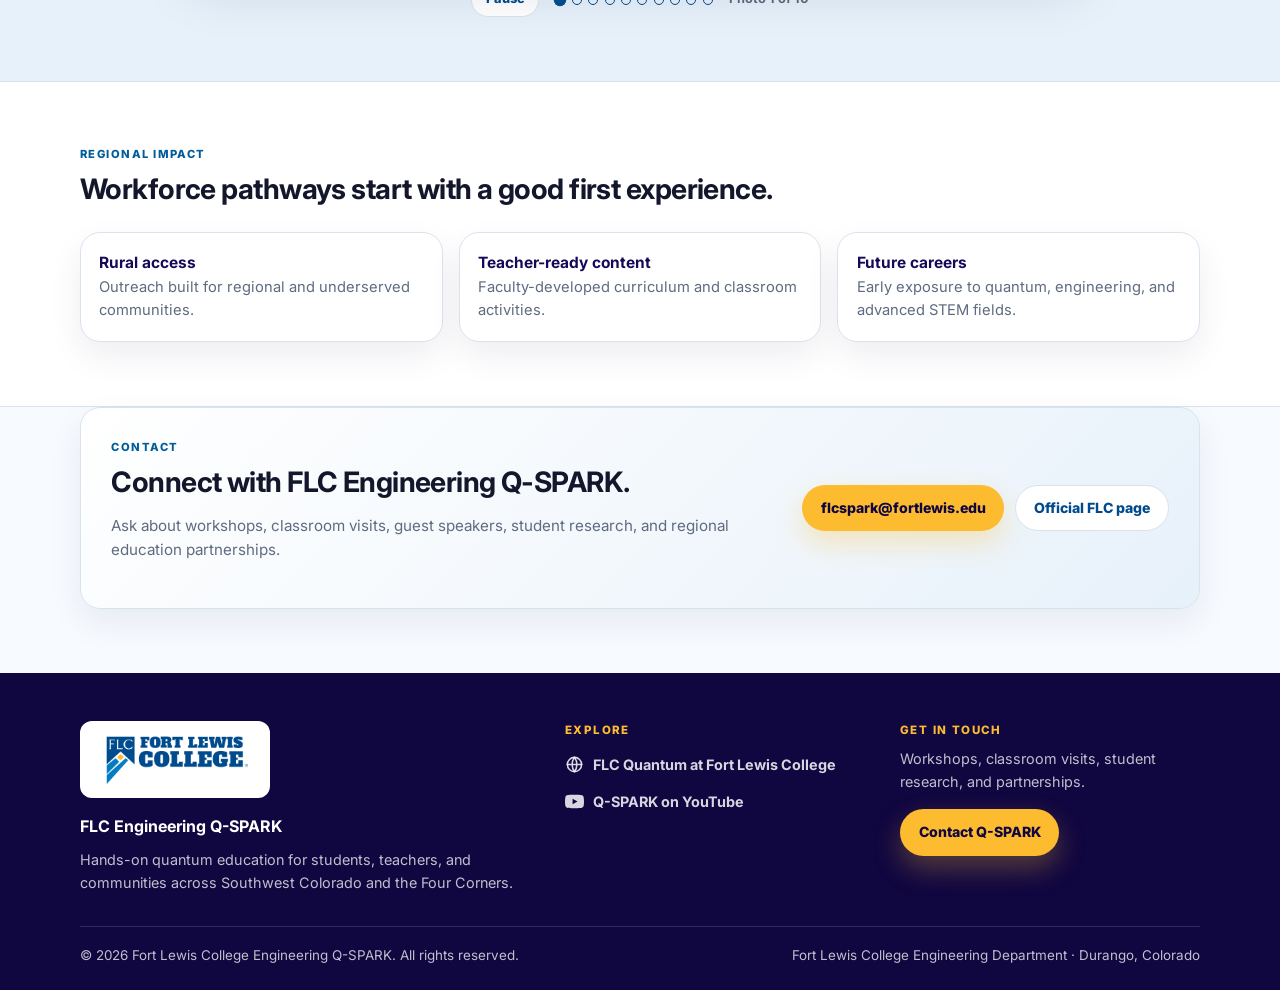
==== commit 1f5152d0: "Add photos slideshow and photos" ====
--- a/index.html
+++ b/index.html
@@ -115,7 +115,9 @@
         <h2>Outreach in action</h2>
         <p>Workshops, classroom visits, and student sessions across Southwest Colorado and the Four Corners.</p>
       </div>
-      <div class="container gallery-grid" id="photoGrid"></div>
+      <div class="container">
+        <div class="slideshow" id="photoSlideshow" aria-roledescription="carousel" aria-label="Q-SPARK photo slideshow"></div>
+      </div>
     </section>
 
     <section class="section impact-band" id="impact">
--- a/styles.css
+++ b/styles.css
@@ -132,6 +132,77 @@
 .photo-card { overflow: hidden; flex: 1 1 300px; max-width: 420px; }
 .photo-card img { width: 100%; aspect-ratio: 4 / 3; object-fit: cover; background: linear-gradient(135deg, var(--blue-800), var(--blue-500)); }
 .photo-card div { padding: 1rem; }
+
+/* Photo slideshow */
+.slideshow { max-width: 900px; margin: 0 auto; }
+.slideshow-frame {
+  position: relative;
+  aspect-ratio: 16 / 10;
+  max-height: 62vh;
+  border-radius: var(--radius);
+  overflow: hidden;
+  background: var(--blue-950);
+  border: 1px solid var(--line);
+  box-shadow: var(--shadow);
+}
+.slide {
+  position: absolute; inset: 0; margin: 0;
+  opacity: 0;
+  visibility: hidden;
+  transition: opacity .7s ease, visibility .7s ease;
+}
+.slide.is-active { opacity: 1; visibility: visible; }
+.slide-backdrop {
+  position: absolute; inset: -8%;
+  background-size: cover;
+  background-position: center;
+  filter: blur(26px) saturate(.6) brightness(.5);
+}
+.slide img {
+  position: absolute; inset: 0;
+  width: 100%; height: 100%;
+  object-fit: contain;
+}
+.slide figcaption {
+  position: absolute; inset: auto 0 0;
+  padding: 2.6rem 1.2rem 1.1rem;
+  color: var(--white);
+  background: linear-gradient(180deg, transparent, rgba(16, 6, 64, .9));
+}
+.slide figcaption h3 { color: var(--gold-500); }
+.slide figcaption p { margin: .3rem 0 0; color: rgba(255, 255, 255, .86); font-size: .9rem; max-width: 60ch; }
+.slide-arrow {
+  position: absolute; top: 50%; transform: translateY(-50%);
+  display: grid; place-items: center;
+  width: 44px; height: 44px; padding: 0;
+  border: 1px solid rgba(255, 255, 255, .3);
+  border-radius: 999px;
+  background: rgba(16, 6, 64, .55);
+  color: var(--white);
+  cursor: pointer;
+}
+.slide-arrow:hover { background: var(--gold-500); color: var(--blue-950); border-color: var(--gold-500); }
+.slide-arrow svg { width: 20px; height: 20px; }
+.slide-arrow.prev { left: 12px; }
+.slide-arrow.next { right: 12px; }
+.slideshow-controls { display: flex; align-items: center; justify-content: center; flex-wrap: wrap; gap: .6rem 1rem; margin-top: 1rem; }
+.slide-play {
+  min-height: 34px; padding: .3rem .85rem;
+  border: 1px solid var(--line); border-radius: 999px;
+  background: var(--white); color: var(--blue-800);
+  font: inherit; font-size: .8rem; font-weight: 800; cursor: pointer;
+}
+.slide-play:hover { border-color: var(--blue-500); }
+.slide-dots { display: flex; flex-wrap: wrap; justify-content: center; gap: .4rem; }
+.slide-dot {
+  width: 10px; height: 10px; padding: 0;
+  border: 1px solid var(--blue-800); border-radius: 999px;
+  background: transparent; cursor: pointer;
+}
+.slide-dot.is-active { background: var(--blue-800); transform: scale(1.25); }
+.slide-count { margin: 0; color: var(--muted); font-size: .8rem; font-weight: 700; }
+.slide-arrow:focus-visible, .slide-dot:focus-visible, .slide-play:focus-visible { outline: 3px solid var(--gold-500); outline-offset: 2px; }
+
 .impact-band { background: var(--white); border-top: 1px solid var(--line); border-bottom: 1px solid var(--line); }
 .impact-list { display: grid; grid-template-columns: repeat(3, 1fr); gap: 1rem; margin-top: 26px; }
 .impact-list div { padding: 1.15rem; }
@@ -185,6 +256,10 @@
   .hero { min-height: 0; padding: 48px 0 44px; }
   .section { padding: 48px 0; }
   .contact-actions { justify-content: flex-start; }
+  .slideshow-frame { aspect-ratio: 4 / 3; }
+  .slide figcaption { padding: 2rem .9rem .9rem; }
+  .slide figcaption p { font-size: .84rem; }
+  .slide-arrow { width: 38px; height: 38px; }
 }
 @media (max-width: 420px) {
   .brand-logo { width: 48px; }
@@ -192,4 +267,5 @@
 }
 @media (prefers-reduced-motion: reduce) {
   html { scroll-behavior: auto; }
-}
+  .slide { transition: none; }
+}
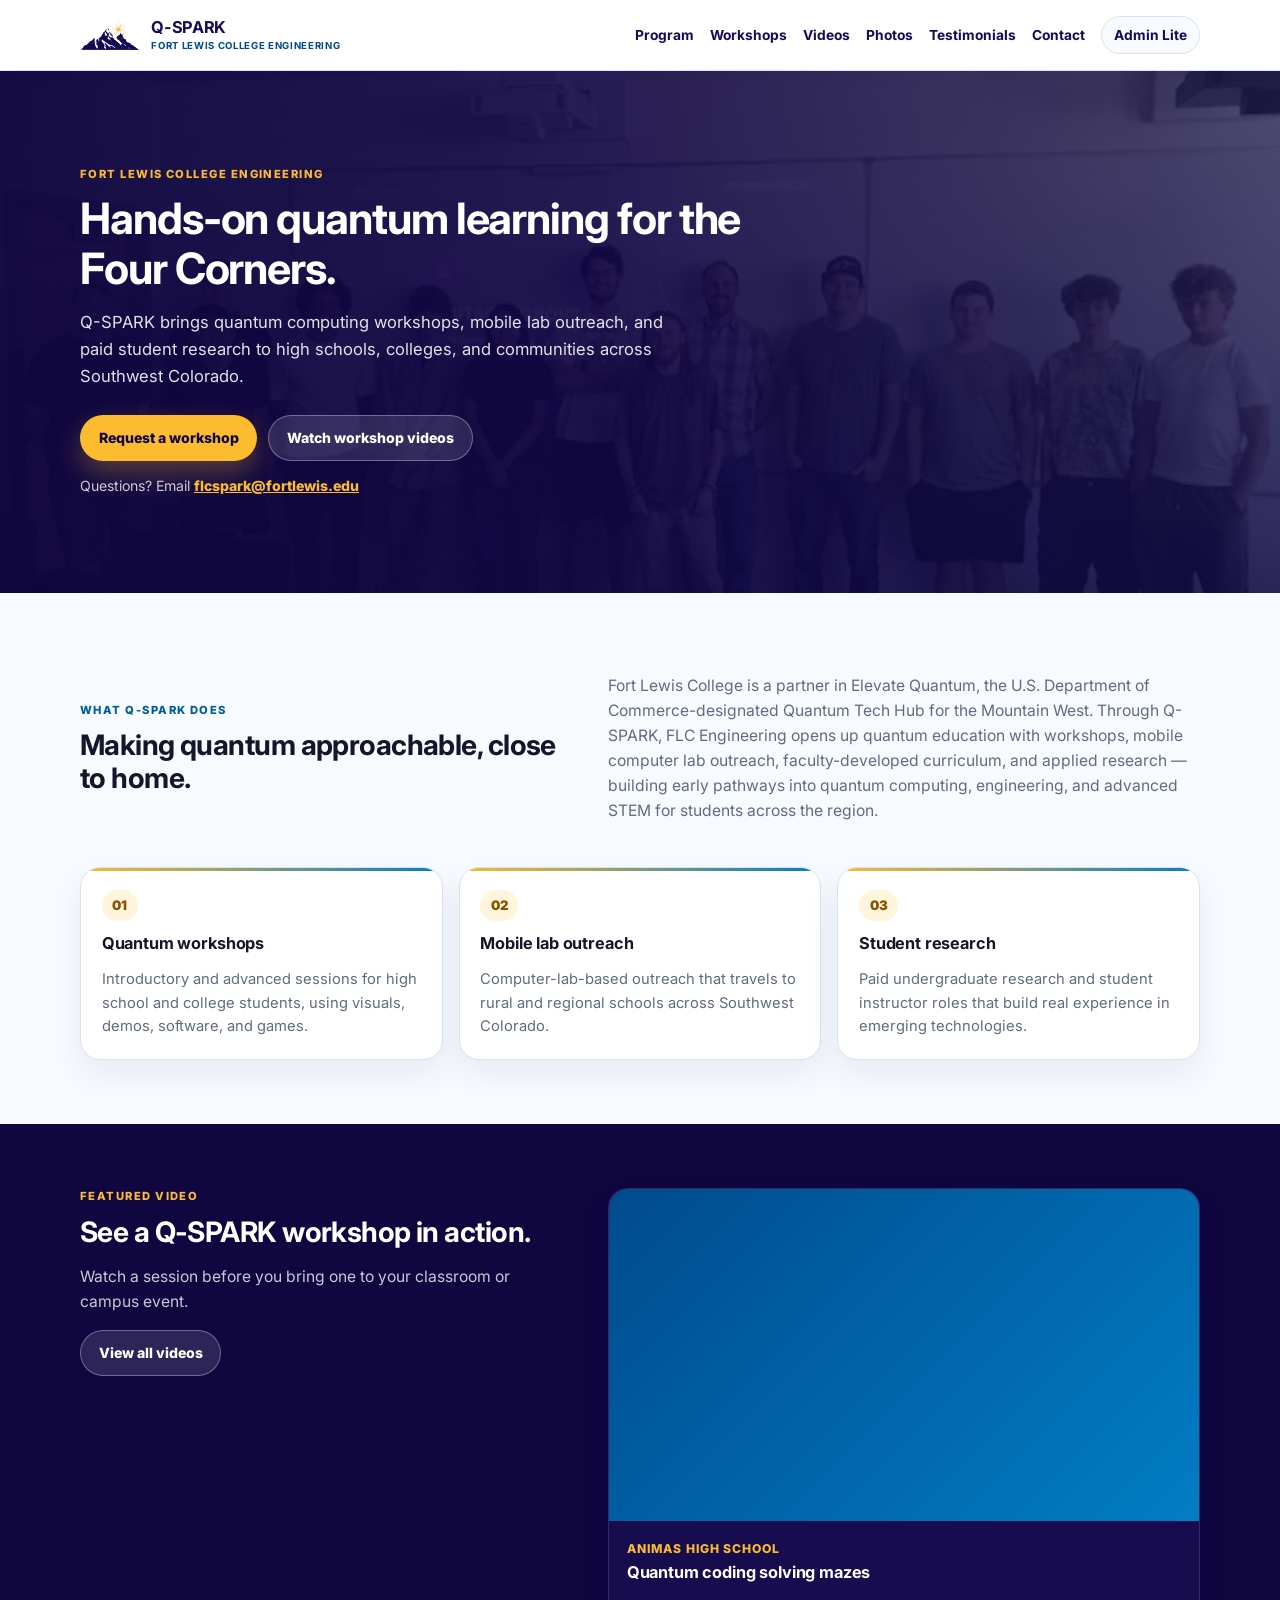
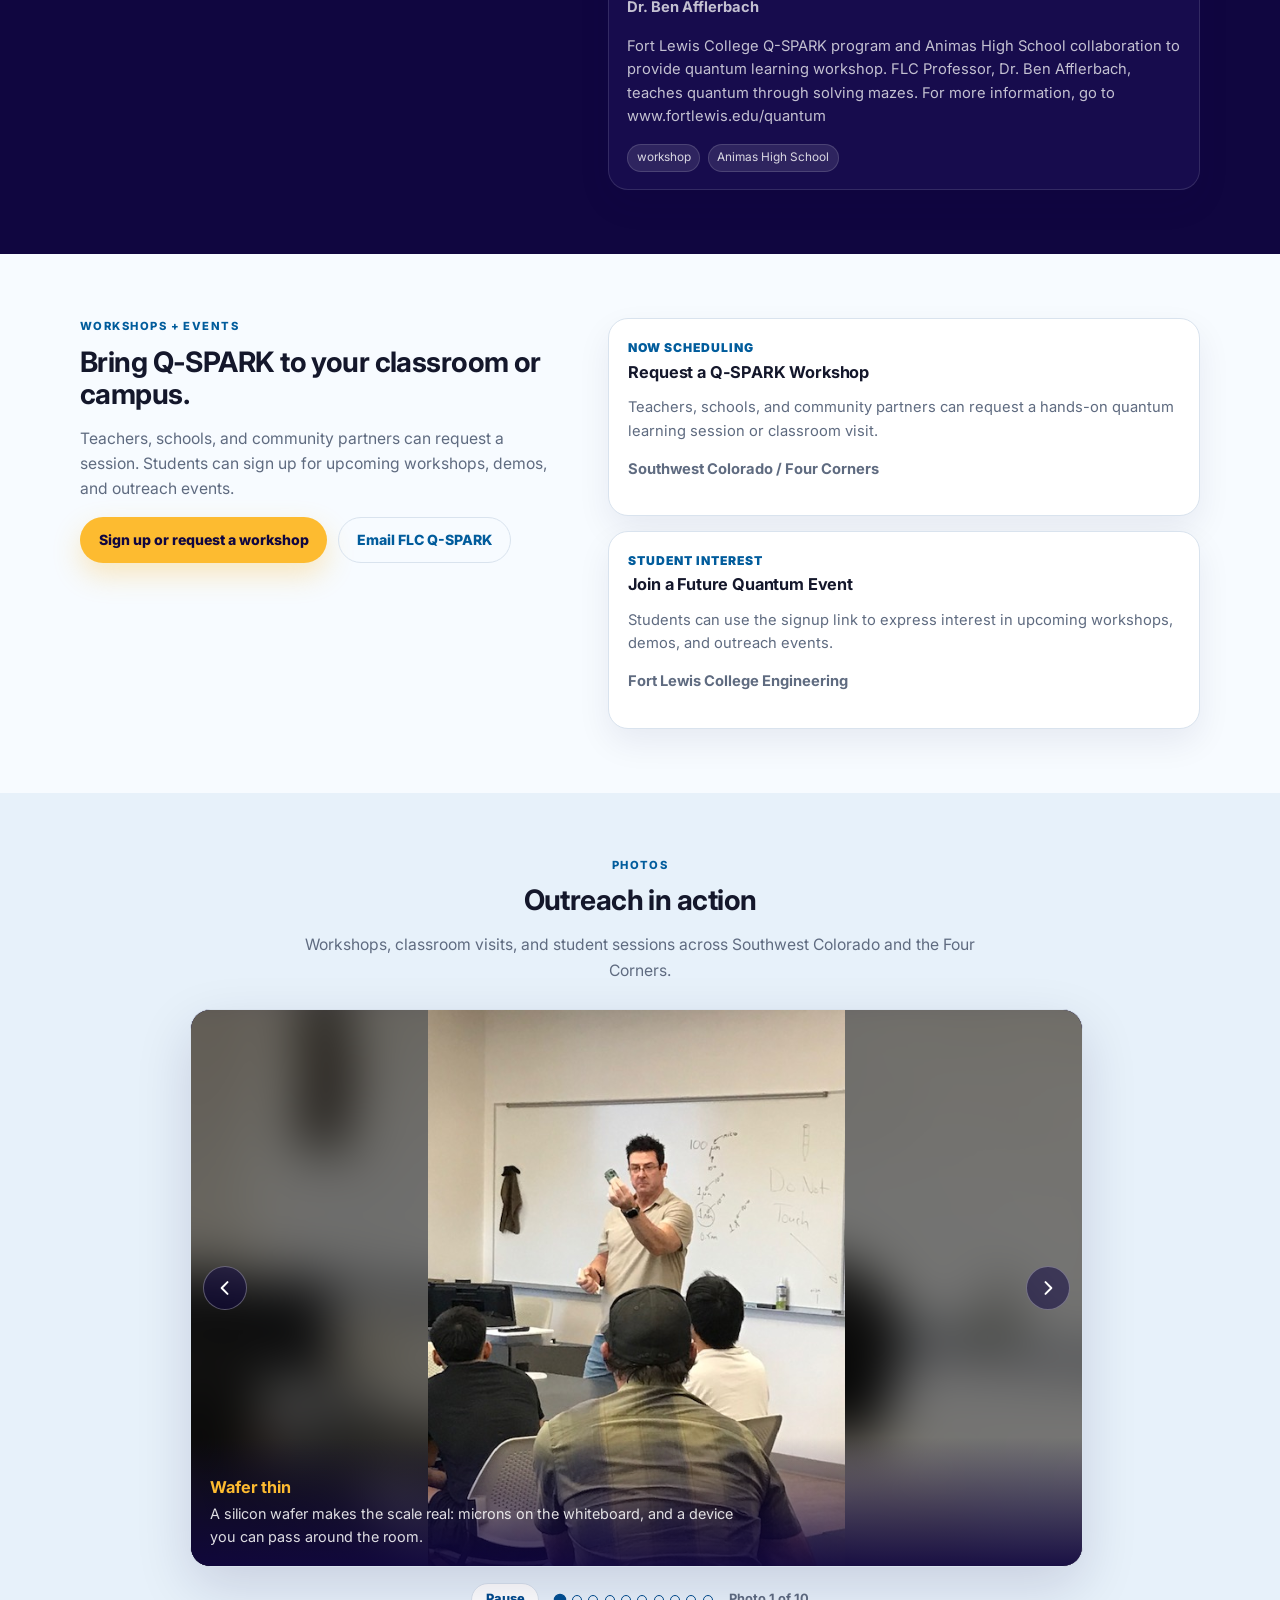
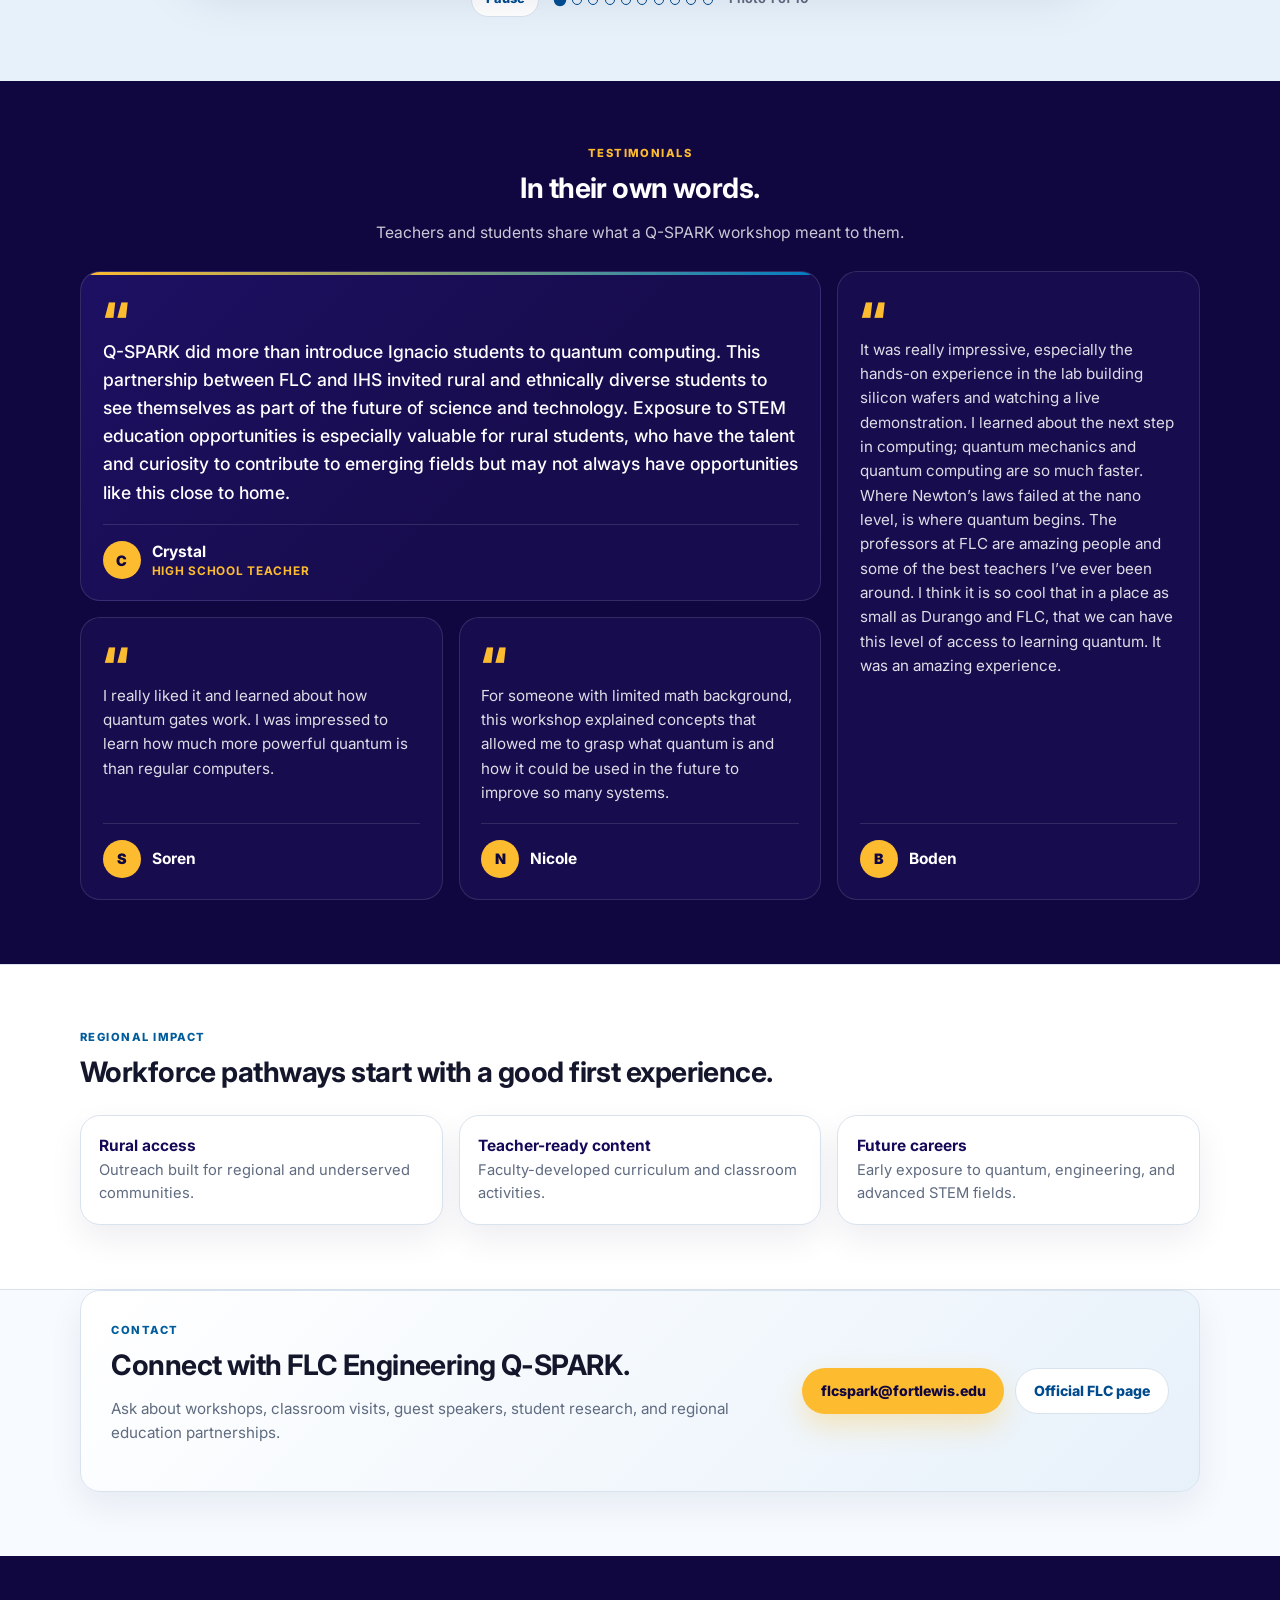
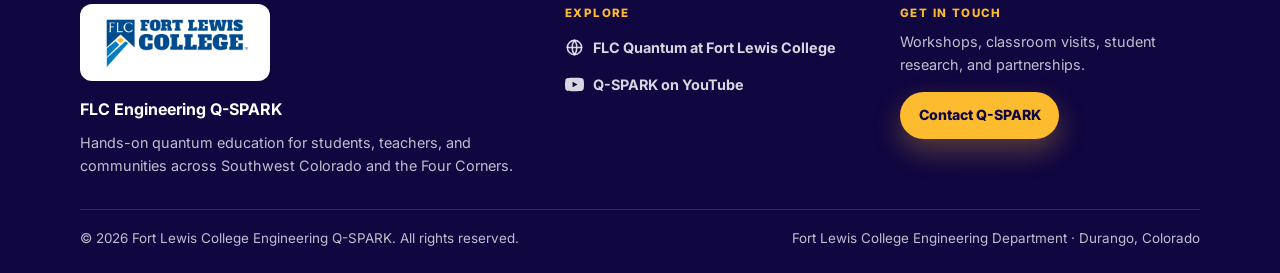
==== commit f0ea1d77: "Add testimonials section and navigation link to index and videos pages" ====
--- a/index.html
+++ b/index.html
@@ -30,6 +30,7 @@
         <a href="#events">Workshops</a>
         <a href="videos.html">Videos</a>
         <a href="#photos">Photos</a>
+        <a href="#testimonials">Testimonials</a>
         <a href="#contact">Contact</a>
         <a href="admin.html" class="nav-admin">Admin Lite</a>
       </nav>
@@ -120,6 +121,52 @@
       </div>
     </section>
 
+    <section class="section blue-section" id="testimonials">
+      <div class="container section-heading">
+        <p class="eyebrow">Testimonials</p>
+        <h2>In their own words.</h2>
+        <p>Teachers and students share what a Q-SPARK workshop meant to them.</p>
+      </div>
+      <div class="container testimonial-grid">
+        <figure class="testimonial is-featured">
+          <blockquote>
+            <p>Q-SPARK did more than introduce Ignacio students to quantum computing. This partnership between FLC and IHS invited rural and ethnically diverse students to see themselves as part of the future of science and technology. Exposure to STEM education opportunities is especially valuable for rural students, who have the talent and curiosity to contribute to emerging fields but may not always have opportunities like this close to home.</p>
+          </blockquote>
+          <figcaption class="testimonial-author">
+            <span class="testimonial-initial" aria-hidden="true">C</span>
+            <span><strong>Crystal</strong><small>High School Teacher</small></span>
+          </figcaption>
+        </figure>
+        <figure class="testimonial is-tall">
+          <blockquote>
+            <p>It was really impressive, especially the hands-on experience in the lab building silicon wafers and watching a live demonstration. I learned about the next step in computing; quantum mechanics and quantum computing are so much faster. Where Newton&rsquo;s laws failed at the nano level, is where quantum begins. The professors at FLC are amazing people and some of the best teachers I&rsquo;ve ever been around. I think it is so cool that in a place as small as Durango and FLC, that we can have this level of access to learning quantum. It was an amazing experience.</p>
+          </blockquote>
+          <figcaption class="testimonial-author">
+            <span class="testimonial-initial" aria-hidden="true">B</span>
+            <span><strong>Boden</strong></span>
+          </figcaption>
+        </figure>
+        <figure class="testimonial">
+          <blockquote>
+            <p>I really liked it and learned about how quantum gates work. I was impressed to learn how much more powerful quantum is than regular computers.</p>
+          </blockquote>
+          <figcaption class="testimonial-author">
+            <span class="testimonial-initial" aria-hidden="true">S</span>
+            <span><strong>Soren</strong></span>
+          </figcaption>
+        </figure>
+        <figure class="testimonial">
+          <blockquote>
+            <p>For someone with limited math background, this workshop explained concepts that allowed me to grasp what quantum is and how it could be used in the future to improve so many systems.</p>
+          </blockquote>
+          <figcaption class="testimonial-author">
+            <span class="testimonial-initial" aria-hidden="true">N</span>
+            <span><strong>Nicole</strong></span>
+          </figcaption>
+        </figure>
+      </div>
+    </section>
+
     <section class="section impact-band" id="impact">
       <div class="container">
         <p class="eyebrow">Regional impact</p>
--- a/styles.css
+++ b/styles.css
@@ -48,7 +48,7 @@
 .brand strong { font-size: 1.02rem; letter-spacing: -.02em; }
 .brand small { color: var(--blue-800); font-weight: 700; letter-spacing: .07em; text-transform: uppercase; font-size: .6rem; margin-top: .28rem; }
 .site-nav { display: flex; align-items: center; gap: 1rem; }
-.site-nav a { color: var(--blue-900); text-decoration: none; font-weight: 700; font-size: .86rem; }
+.site-nav a { color: var(--blue-900); text-decoration: none; font-weight: 700; font-size: .86rem; white-space: nowrap; }
 .site-nav a:hover { color: var(--blue-700); }
 .nav-admin { padding: .42rem .75rem; border: 1px solid var(--line); border-radius: 999px; background: var(--bg); }
 .nav-toggle { display: none; border: 0; background: transparent; width: 42px; height: 42px; padding: 8px; }
@@ -203,6 +203,30 @@
 .slide-count { margin: 0; color: var(--muted); font-size: .8rem; font-weight: 700; }
 .slide-arrow:focus-visible, .slide-dot:focus-visible, .slide-play:focus-visible { outline: 3px solid var(--gold-500); outline-offset: 2px; }
 
+/* Testimonials: the teacher quote leads, the longest student quote spans two rows */
+.testimonial-grid { display: grid; grid-template-columns: repeat(3, 1fr); gap: 1rem; }
+.testimonial {
+  position: relative;
+  display: flex; flex-direction: column; gap: 1.1rem;
+  margin: 0; padding: 1.4rem 1.35rem 1.3rem;
+  background: #170c4d;
+  border: 1px solid rgba(255, 255, 255, .12);
+  border-radius: var(--radius);
+  overflow: hidden;
+}
+.testimonial::before { content: "\201C"; display: block; height: 1.6rem; color: var(--gold-500); font-size: 3.4rem; font-weight: 800; line-height: 1; }
+.testimonial.is-featured { grid-column: span 2; background: linear-gradient(135deg, #1d1063, #170c4d 60%); }
+.testimonial.is-featured::after { content: ""; position: absolute; inset: 0 0 auto; height: 3px; background: linear-gradient(90deg, var(--gold-500), var(--blue-500)); }
+.testimonial.is-tall { grid-row: span 2; }
+.testimonial blockquote { margin: 0; }
+.testimonial blockquote p { margin: 0; color: rgba(255, 255, 255, .86); font-size: .95rem; }
+.testimonial.is-featured blockquote p { color: var(--white); font-size: clamp(1rem, 1.4vw, 1.1rem); font-weight: 500; }
+.testimonial-author { display: flex; align-items: center; gap: .7rem; margin-top: auto; padding-top: 1rem; border-top: 1px solid rgba(255, 255, 255, .12); }
+.testimonial-initial { display: grid; place-items: center; flex: none; width: 38px; height: 38px; border-radius: 999px; background: var(--gold-500); color: var(--blue-950); font-weight: 900; font-size: .9rem; }
+.testimonial-author strong, .testimonial-author small { display: block; line-height: 1.25; }
+.testimonial-author strong { color: var(--white); }
+.testimonial-author small { color: var(--gold-500); font-weight: 700; font-size: .74rem; letter-spacing: .06em; text-transform: uppercase; margin-top: .15rem; }
+
 .impact-band { background: var(--white); border-top: 1px solid var(--line); border-bottom: 1px solid var(--line); }
 .impact-list { display: grid; grid-template-columns: repeat(3, 1fr); gap: 1rem; margin-top: 26px; }
 .impact-list div { padding: 1.15rem; }
@@ -247,12 +271,19 @@
 .videos-page-section { padding-top: 36px; }
 .video-contact-section { padding-top: 56px; }
 
+/* Keep the full menu on one line just above the hamburger breakpoint */
+@media (min-width: 851px) and (max-width: 1000px) {
+  .site-nav { gap: .7rem; }
+  .site-nav a { font-size: .82rem; }
+}
 @media (max-width: 850px) {
   .nav-toggle { display: block; }
   .site-nav { display: none; position: absolute; left: 20px; right: 20px; top: 72px; background: var(--white); padding: 1rem; border: 1px solid var(--line); border-radius: 16px; box-shadow: var(--shadow); flex-direction: column; align-items: flex-start; }
   .site-nav.open, .site-nav.always-open { display: flex; }
   .split, .contact-card, .footer-grid, .admin-grid { grid-template-columns: 1fr; }
-  .card-grid, .video-grid, .impact-list { grid-template-columns: 1fr; }
+  .card-grid, .video-grid, .impact-list, .testimonial-grid { grid-template-columns: 1fr; }
+  .testimonial.is-featured { grid-column: auto; }
+  .testimonial.is-tall { grid-row: auto; }
   .hero { min-height: 0; padding: 48px 0 44px; }
   .section { padding: 48px 0; }
   .contact-actions { justify-content: flex-start; }
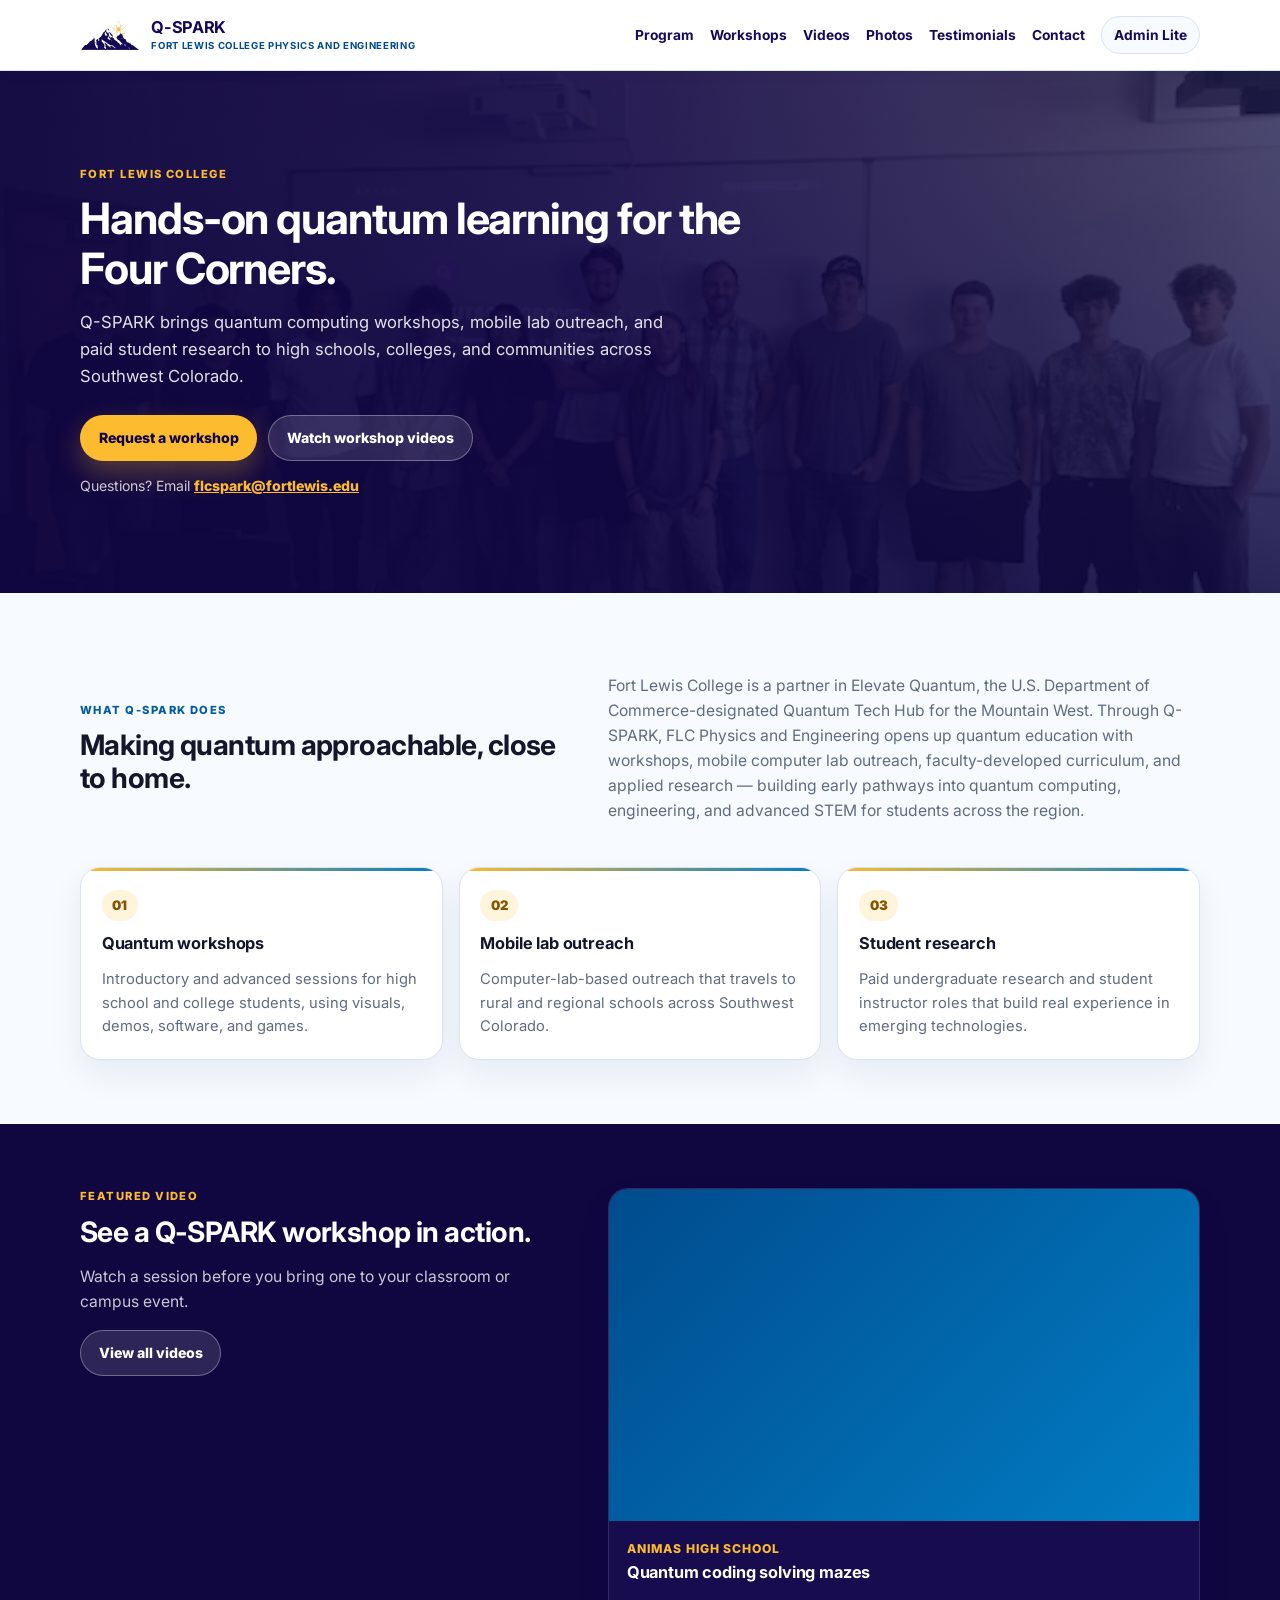
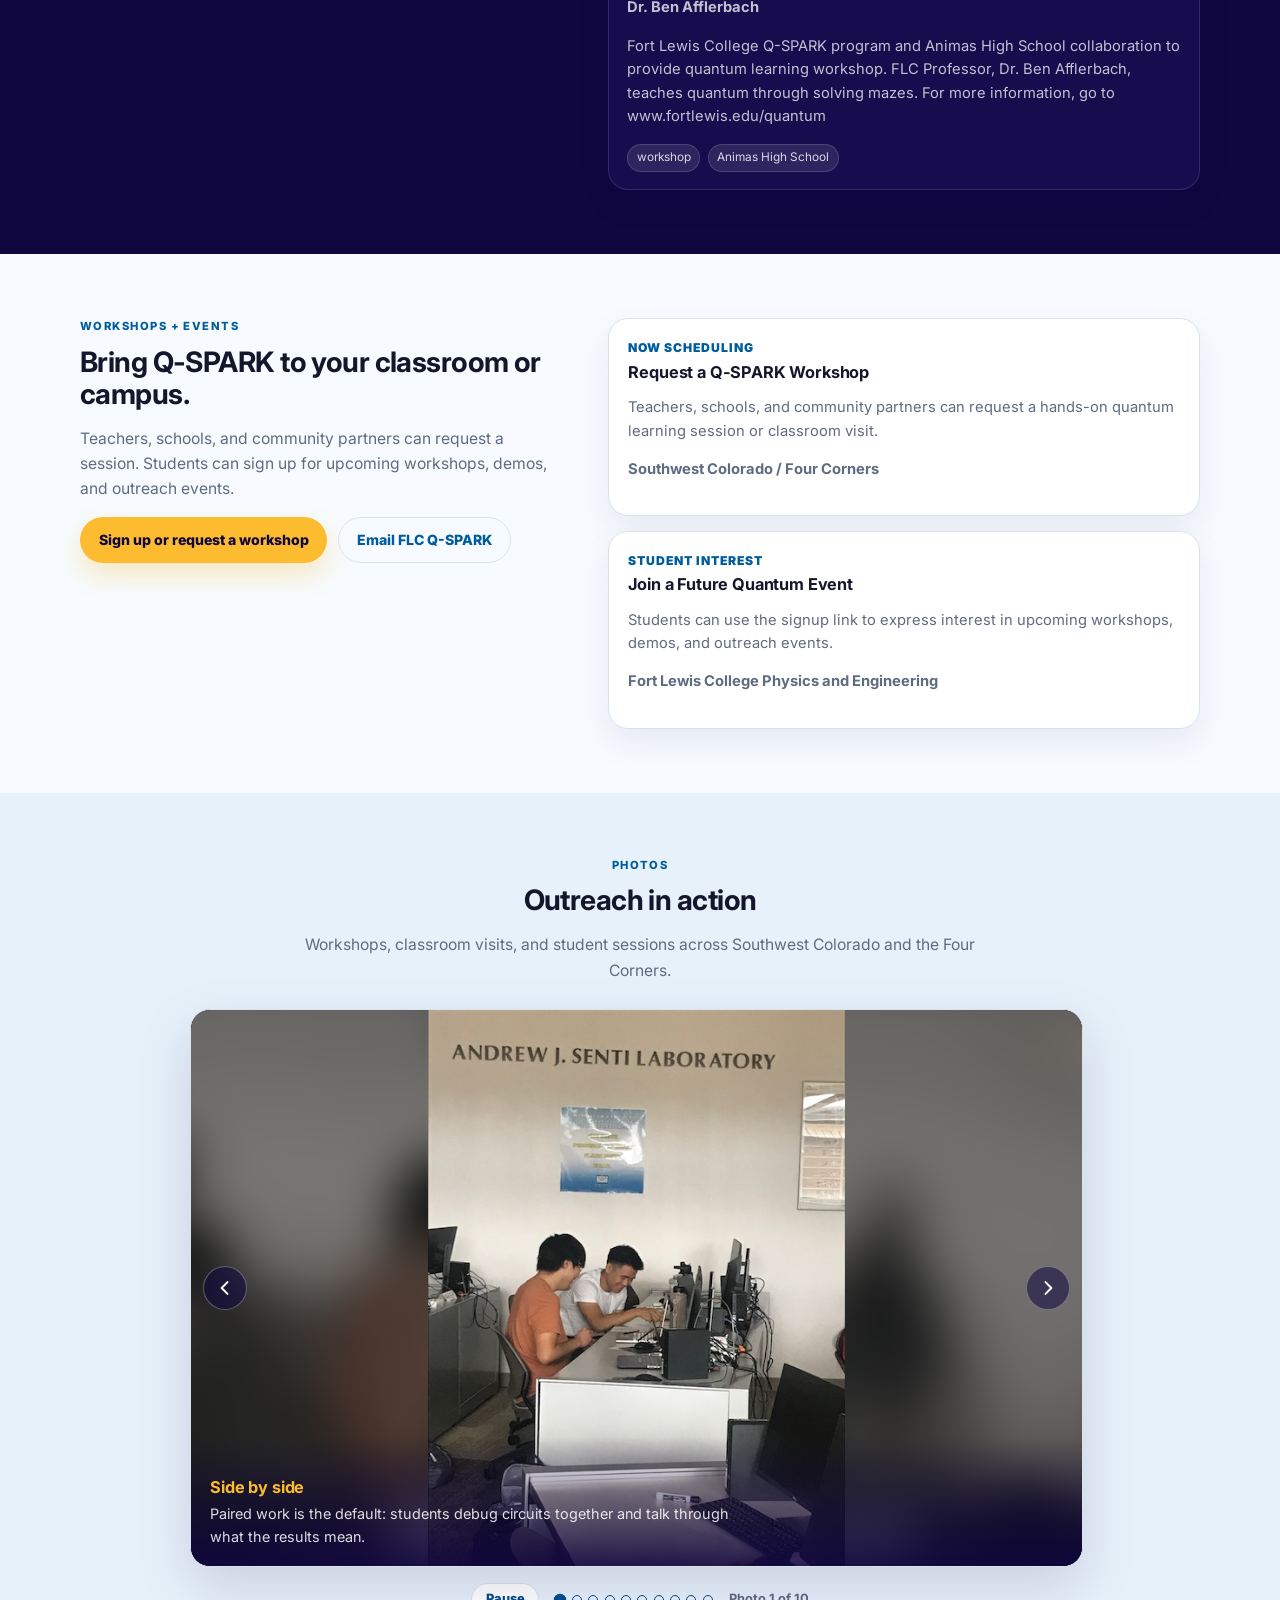
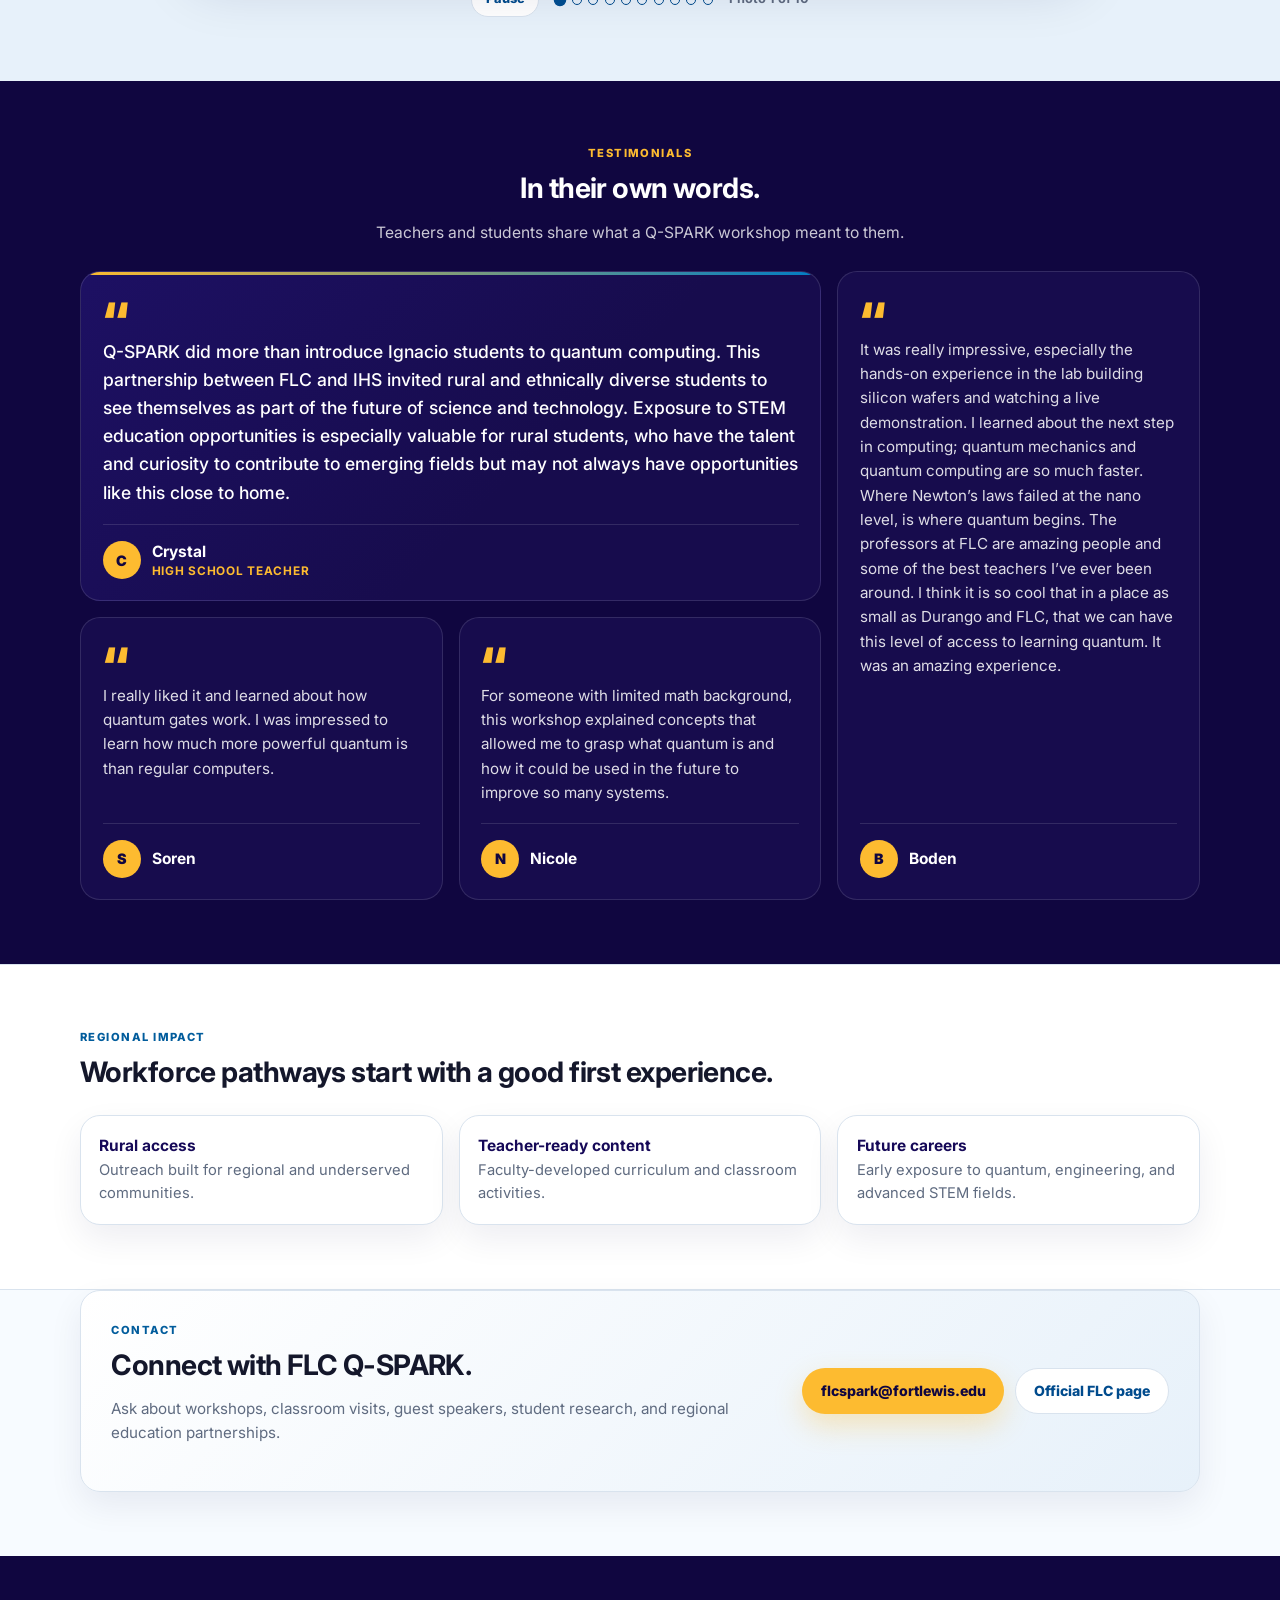
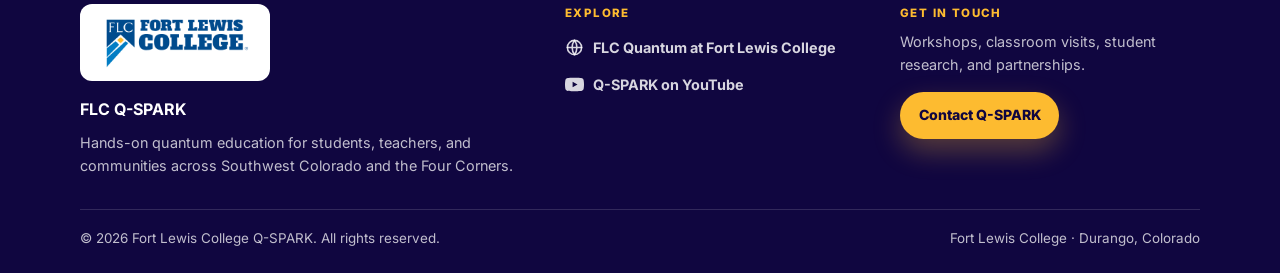
==== commit a29d7720: "Remove or change Engineering" ====
--- a/index.html
+++ b/index.html
@@ -3,8 +3,8 @@
 <head>
   <meta charset="utf-8">
   <meta name="viewport" content="width=device-width, initial-scale=1">
-  <title>FLC Engineering Q-SPARK | Quantum Learning for the Four Corners</title>
-  <meta name="description" content="Fort Lewis College Engineering Q-SPARK connects students, teachers, and regional communities to hands-on quantum computing education, workshops, and research pathways.">
+  <title>FLC Q-SPARK | Quantum Learning for the Four Corners</title>
+  <meta name="description" content="Fort Lewis College Q-SPARK connects students, teachers, and regional communities to hands-on quantum computing education, workshops, and research pathways.">
   <link rel="icon" href="assets/logo/qspark-mark.png">
   <link rel="preconnect" href="https://fonts.googleapis.com">
   <link rel="preconnect" href="https://fonts.gstatic.com" crossorigin>
@@ -15,11 +15,11 @@
   <a class="skip-link" href="#main">Skip to content</a>
   <header class="site-header" data-header>
     <div class="container nav-wrap">
-      <a class="brand" href="index.html" aria-label="FLC Engineering Q-SPARK home">
+      <a class="brand" href="index.html" aria-label="FLC Q-SPARK home">
         <img src="assets/logo/qspark-mark.png" alt="" class="brand-logo" width="412" height="206">
         <span>
           <strong>Q-SPARK</strong>
-          <small>Fort Lewis College Engineering</small>
+          <small>Fort Lewis College Physics and Engineering</small>
         </span>
       </a>
       <button class="nav-toggle" type="button" aria-label="Open navigation" aria-expanded="false" data-nav-toggle>
@@ -42,7 +42,7 @@
       <img class="hero-bg" src="assets/photos/workshop-group.jpg" alt="" aria-hidden="true" width="640" height="480">
       <div class="container">
         <div class="hero-inner">
-          <p class="eyebrow">Fort Lewis College Engineering</p>
+          <p class="eyebrow">Fort Lewis College</p>
           <h1>Hands-on quantum learning for the Four Corners.</h1>
           <p class="hero-text">Q-SPARK brings quantum computing workshops, mobile lab outreach, and paid student research to high schools, colleges, and communities across Southwest Colorado.</p>
           <div class="hero-actions">
@@ -61,7 +61,7 @@
           <h2>Making quantum approachable, close to home.</h2>
         </div>
         <div class="copy-block">
-          <p>Fort Lewis College is a partner in Elevate Quantum, the U.S. Department of Commerce-designated Quantum Tech Hub for the Mountain West. Through Q-SPARK, FLC Engineering opens up quantum education with workshops, mobile computer lab outreach, faculty-developed curriculum, and applied research &mdash; building early pathways into quantum computing, engineering, and advanced STEM for students across the region.</p>
+          <p>Fort Lewis College is a partner in Elevate Quantum, the U.S. Department of Commerce-designated Quantum Tech Hub for the Mountain West. Through Q-SPARK, FLC Physics and Engineering opens up quantum education with workshops, mobile computer lab outreach, faculty-developed curriculum, and applied research &mdash; building early pathways into quantum computing, engineering, and advanced STEM for students across the region.</p>
         </div>
       </div>
       <div class="container card-grid">
@@ -183,7 +183,7 @@
       <div class="container contact-card">
         <div>
           <p class="eyebrow">Contact</p>
-          <h2>Connect with FLC Engineering Q-SPARK.</h2>
+          <h2>Connect with FLC Q-SPARK.</h2>
           <p>Ask about workshops, classroom visits, guest speakers, student research, and regional education partnerships.</p>
         </div>
         <div class="contact-actions">
@@ -198,7 +198,7 @@
     <div class="container footer-grid">
       <div class="footer-brand">
         <img src="assets/logo/flc-logo.png" alt="Fort Lewis College" class="footer-logo" width="454" height="160">
-        <strong>FLC Engineering Q-SPARK</strong>
+        <strong>FLC Q-SPARK</strong>
         <p>Hands-on quantum education for students, teachers, and communities across Southwest Colorado and the Four Corners.</p>
       </div>
       <div class="footer-links">
@@ -225,8 +225,8 @@
       </div>
     </div>
     <div class="container footer-bottom">
-      <p>&copy; <span data-year>2026</span> Fort Lewis College Engineering Q-SPARK. All rights reserved.</p>
-      <p>Fort Lewis College Engineering Department &middot; Durango, Colorado</p>
+      <p>&copy; <span data-year>2026</span> Fort Lewis College Q-SPARK. All rights reserved.</p>
+      <p>Fort Lewis College &middot; Durango, Colorado</p>
     </div>
   </footer>
 
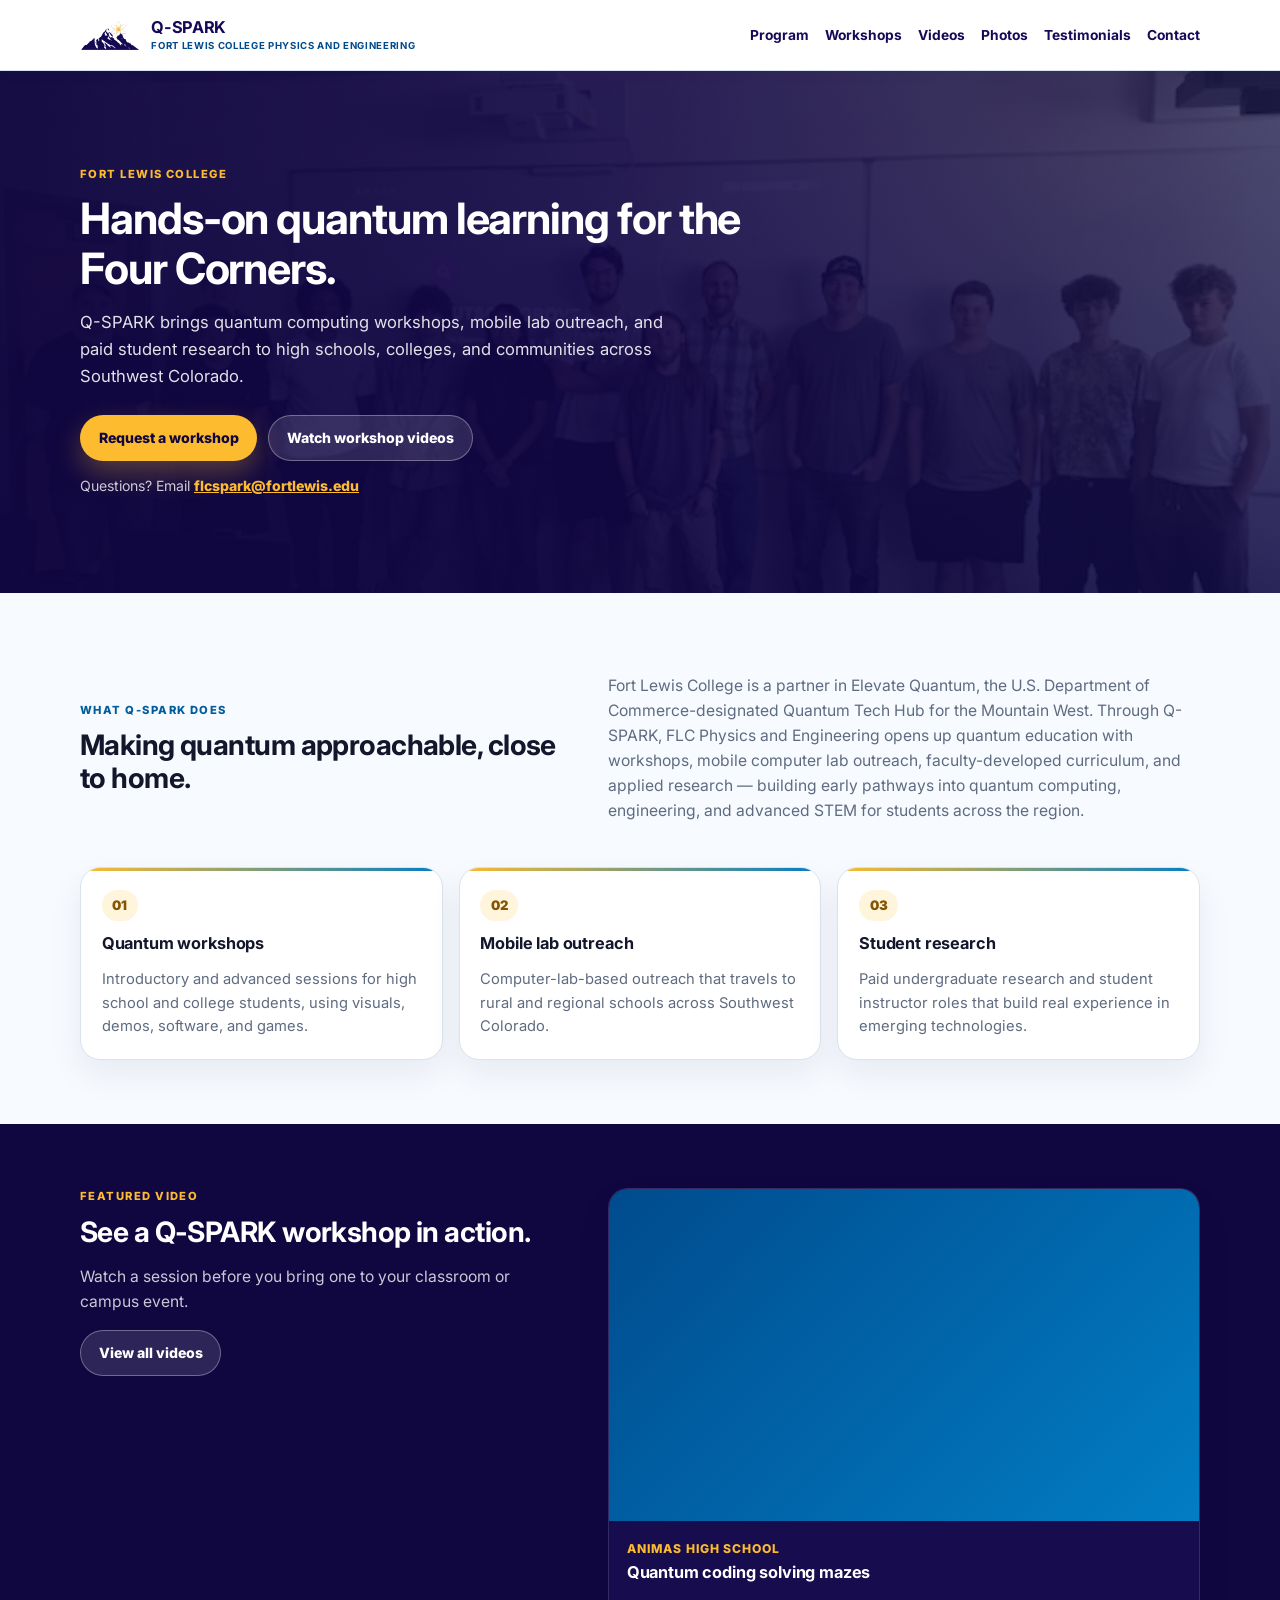
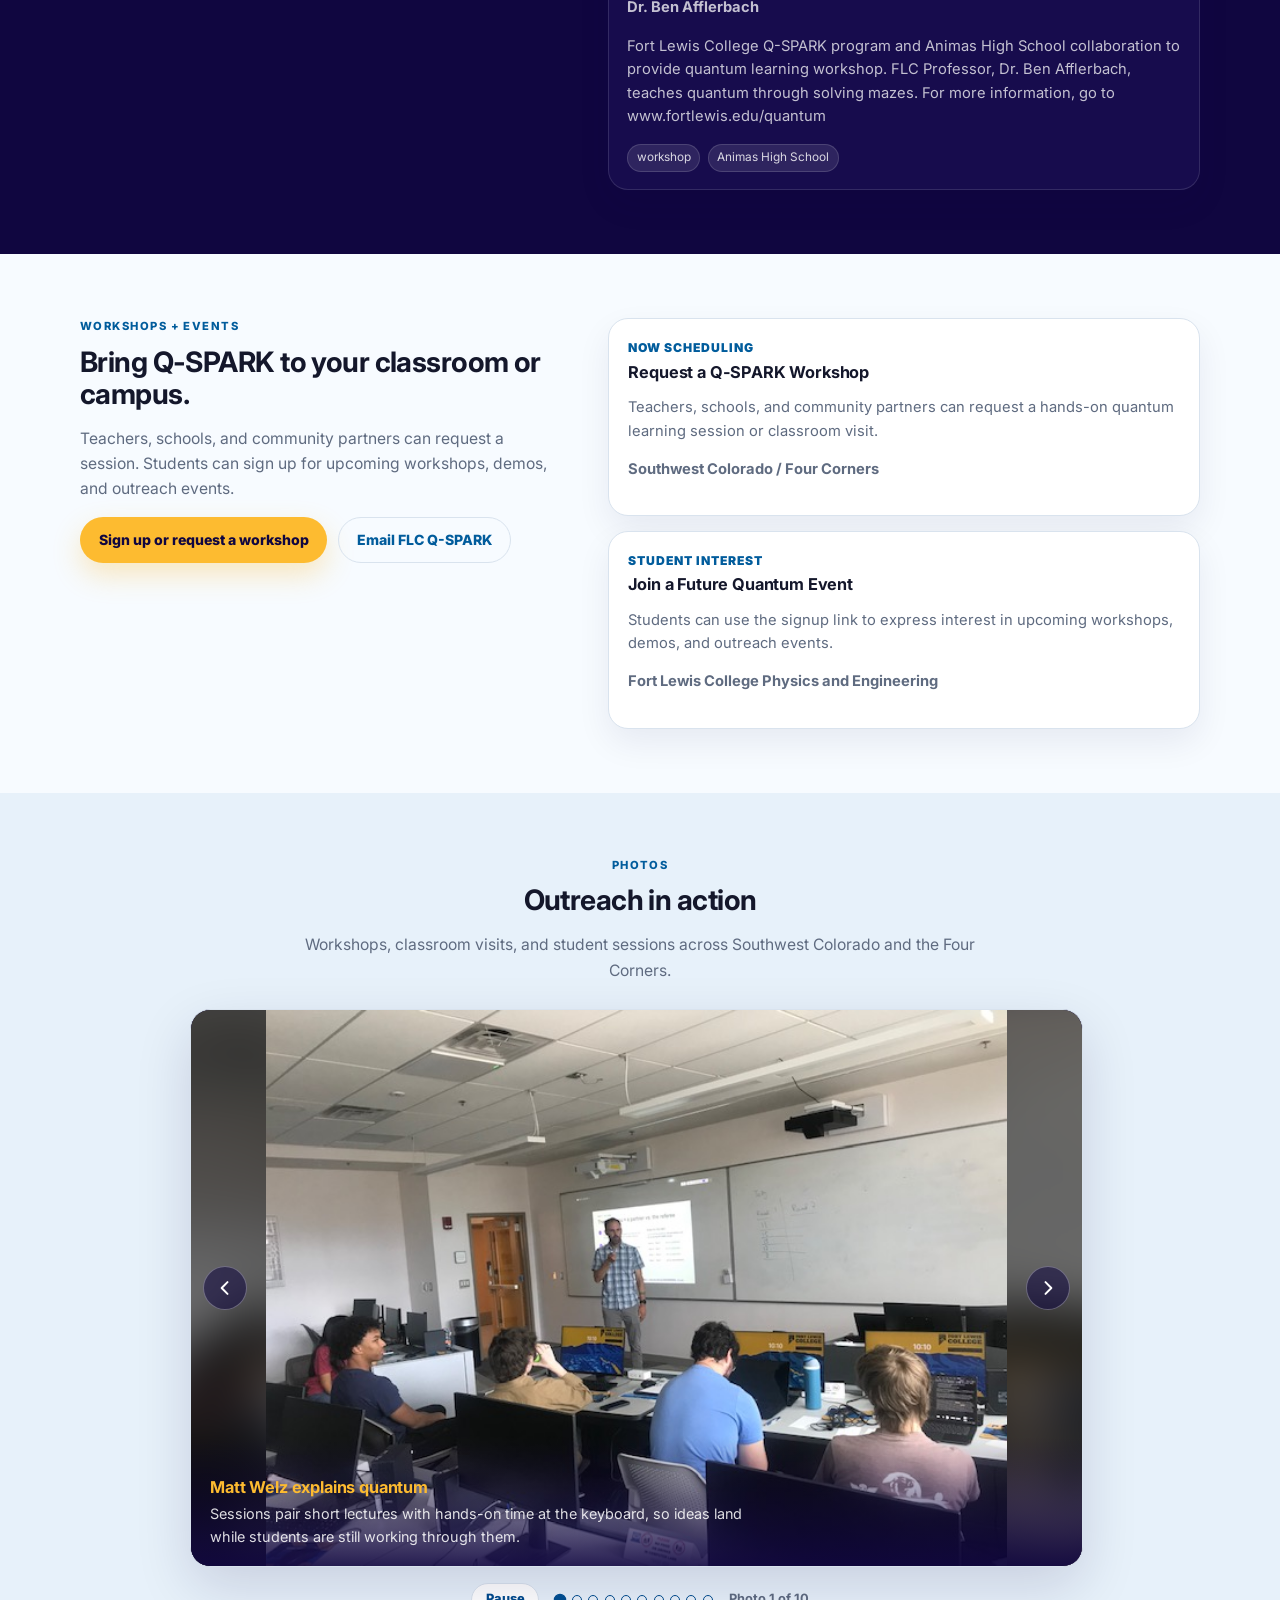
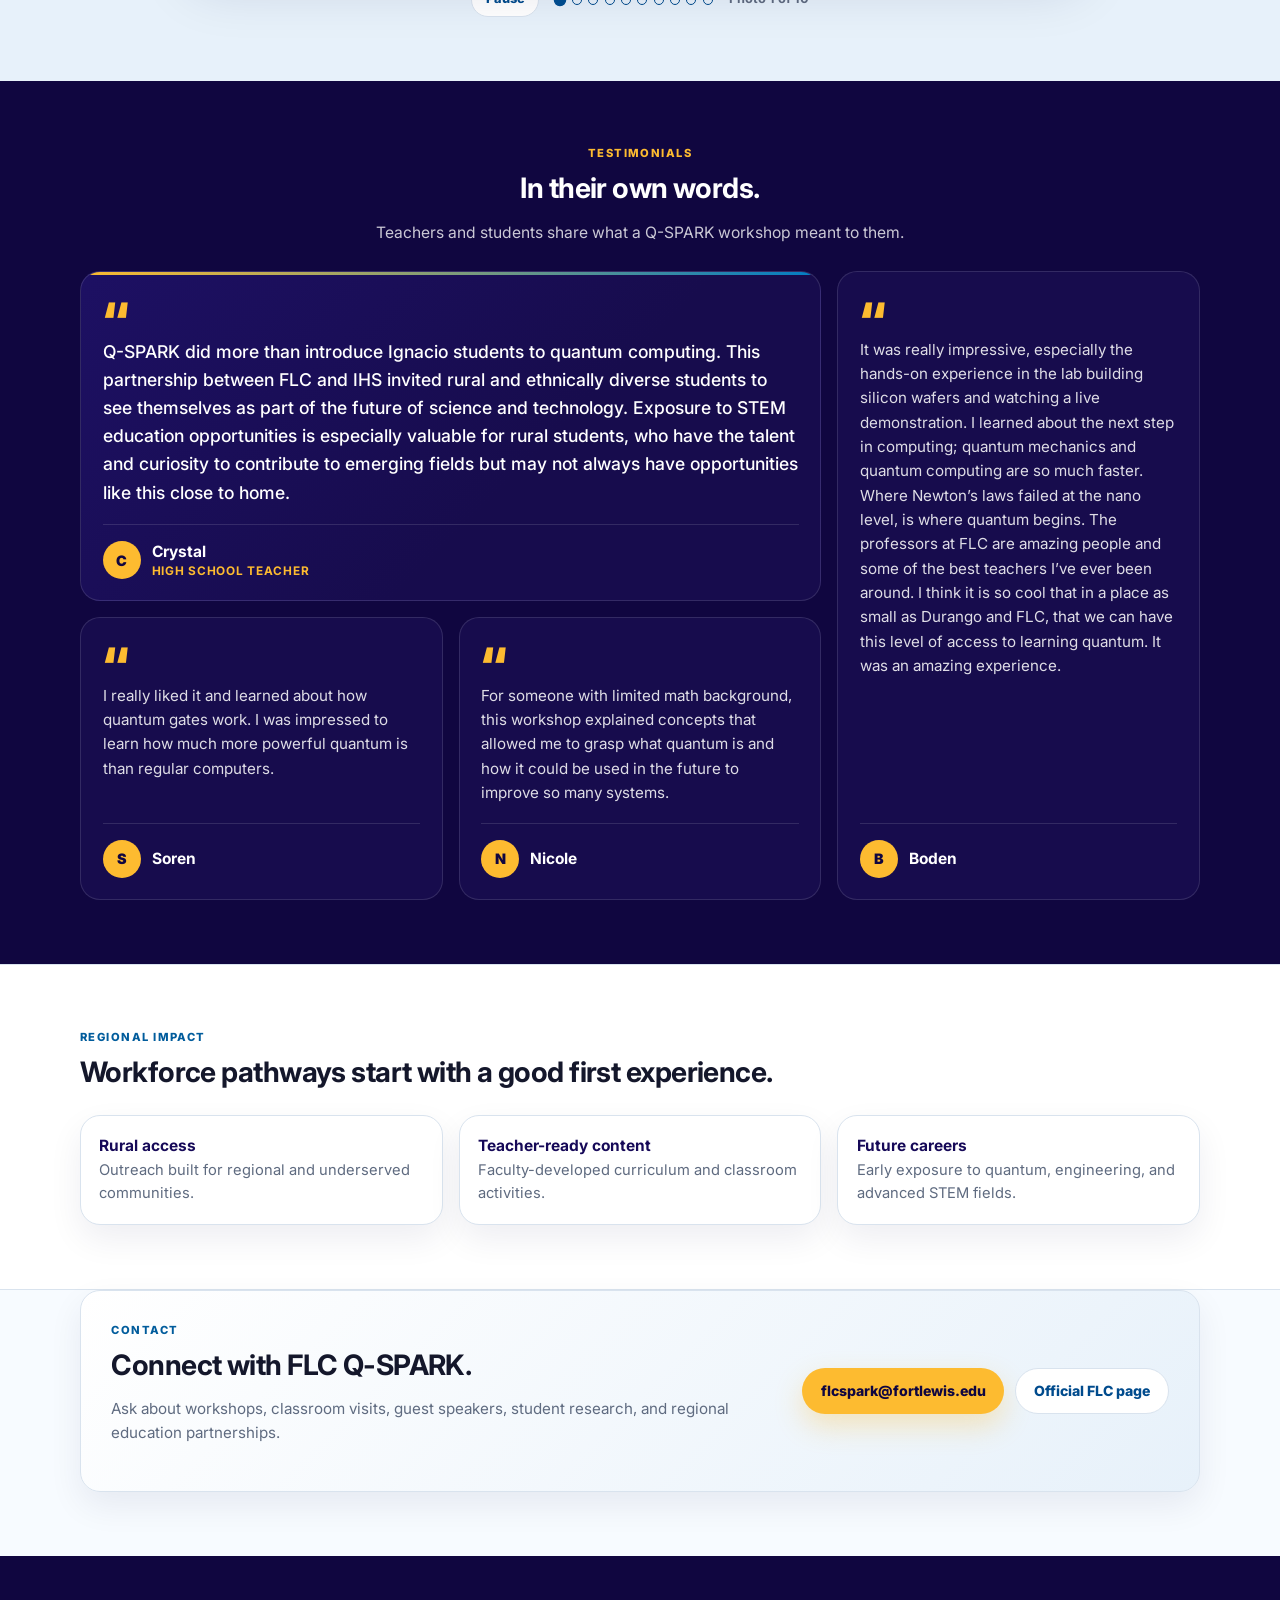
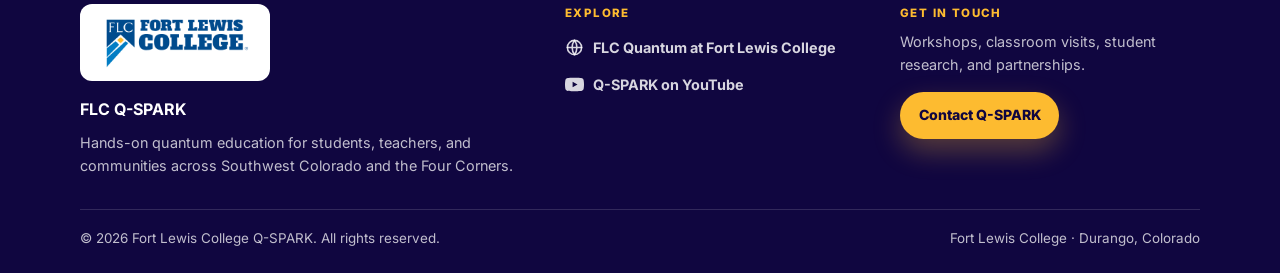
==== commit 15dff100: "Update contact links and signup URL across multiple pages" ====
--- a/index.html
+++ b/index.html
@@ -32,7 +32,6 @@
         <a href="#photos">Photos</a>
         <a href="#testimonials">Testimonials</a>
         <a href="#contact">Contact</a>
-        <a href="admin.html" class="nav-admin">Admin Lite</a>
       </nav>
     </div>
   </header>
@@ -46,7 +45,7 @@
           <h1>Hands-on quantum learning for the Four Corners.</h1>
           <p class="hero-text">Q-SPARK brings quantum computing workshops, mobile lab outreach, and paid student research to high schools, colleges, and communities across Southwest Colorado.</p>
           <div class="hero-actions">
-            <a class="button primary" href="#events">Request a workshop</a>
+            <a class="button primary" data-signup-link href="https://forms.cloud.microsoft/pages/responsepage.aspx?id=carsTXKOjEKW-wcjvNGYUTqGf9m3ek9DtELFqSrasz9UNklKTkhURUgxQzUzNjMwVDRZRzAyRUFHTC4u&amp;origin=lprLink&amp;route=shorturl" target="_blank" rel="noopener">Request a workshop</a>
             <a class="button secondary" href="videos.html">Watch workshop videos</a>
           </div>
           <p class="note">Questions? Email <a href="mailto:flcspark@fortlewis.edu">flcspark@fortlewis.edu</a></p>
@@ -102,7 +101,7 @@
           <h2>Bring Q-SPARK to your classroom or campus.</h2>
           <p class="section-intro">Teachers, schools, and community partners can request a session. Students can sign up for upcoming workshops, demos, and outreach events.</p>
           <div class="stacked-actions">
-            <a class="button primary" id="signupLink" href="mailto:flcspark@fortlewis.edu?subject=Q-SPARK%20Workshop%20Signup%20or%20Event%20Interest" target="_blank" rel="noopener">Sign up or request a workshop</a>
+            <a class="button primary" id="signupLink" data-signup-link href="https://forms.cloud.microsoft/pages/responsepage.aspx?id=carsTXKOjEKW-wcjvNGYUTqGf9m3ek9DtELFqSrasz9UNklKTkhURUgxQzUzNjMwVDRZRzAyRUFHTC4u&amp;origin=lprLink&amp;route=shorturl" target="_blank" rel="noopener">Sign up or request a workshop</a>
             <a class="button ghost" href="mailto:flcspark@fortlewis.edu?subject=Q-SPARK%20Workshop%20Interest">Email FLC Q-SPARK</a>
           </div>
         </div>
@@ -221,7 +220,7 @@
       <div class="footer-contact">
         <span class="footer-heading">Get in touch</span>
         <p>Workshops, classroom visits, student research, and partnerships.</p>
-        <a class="button primary" href="#contact">Contact Q-SPARK</a>
+        <a class="button primary" href="mailto:flcspark@fortlewis.edu?subject=Q-SPARK%20Inquiry">Contact Q-SPARK</a>
       </div>
     </div>
     <div class="container footer-bottom">
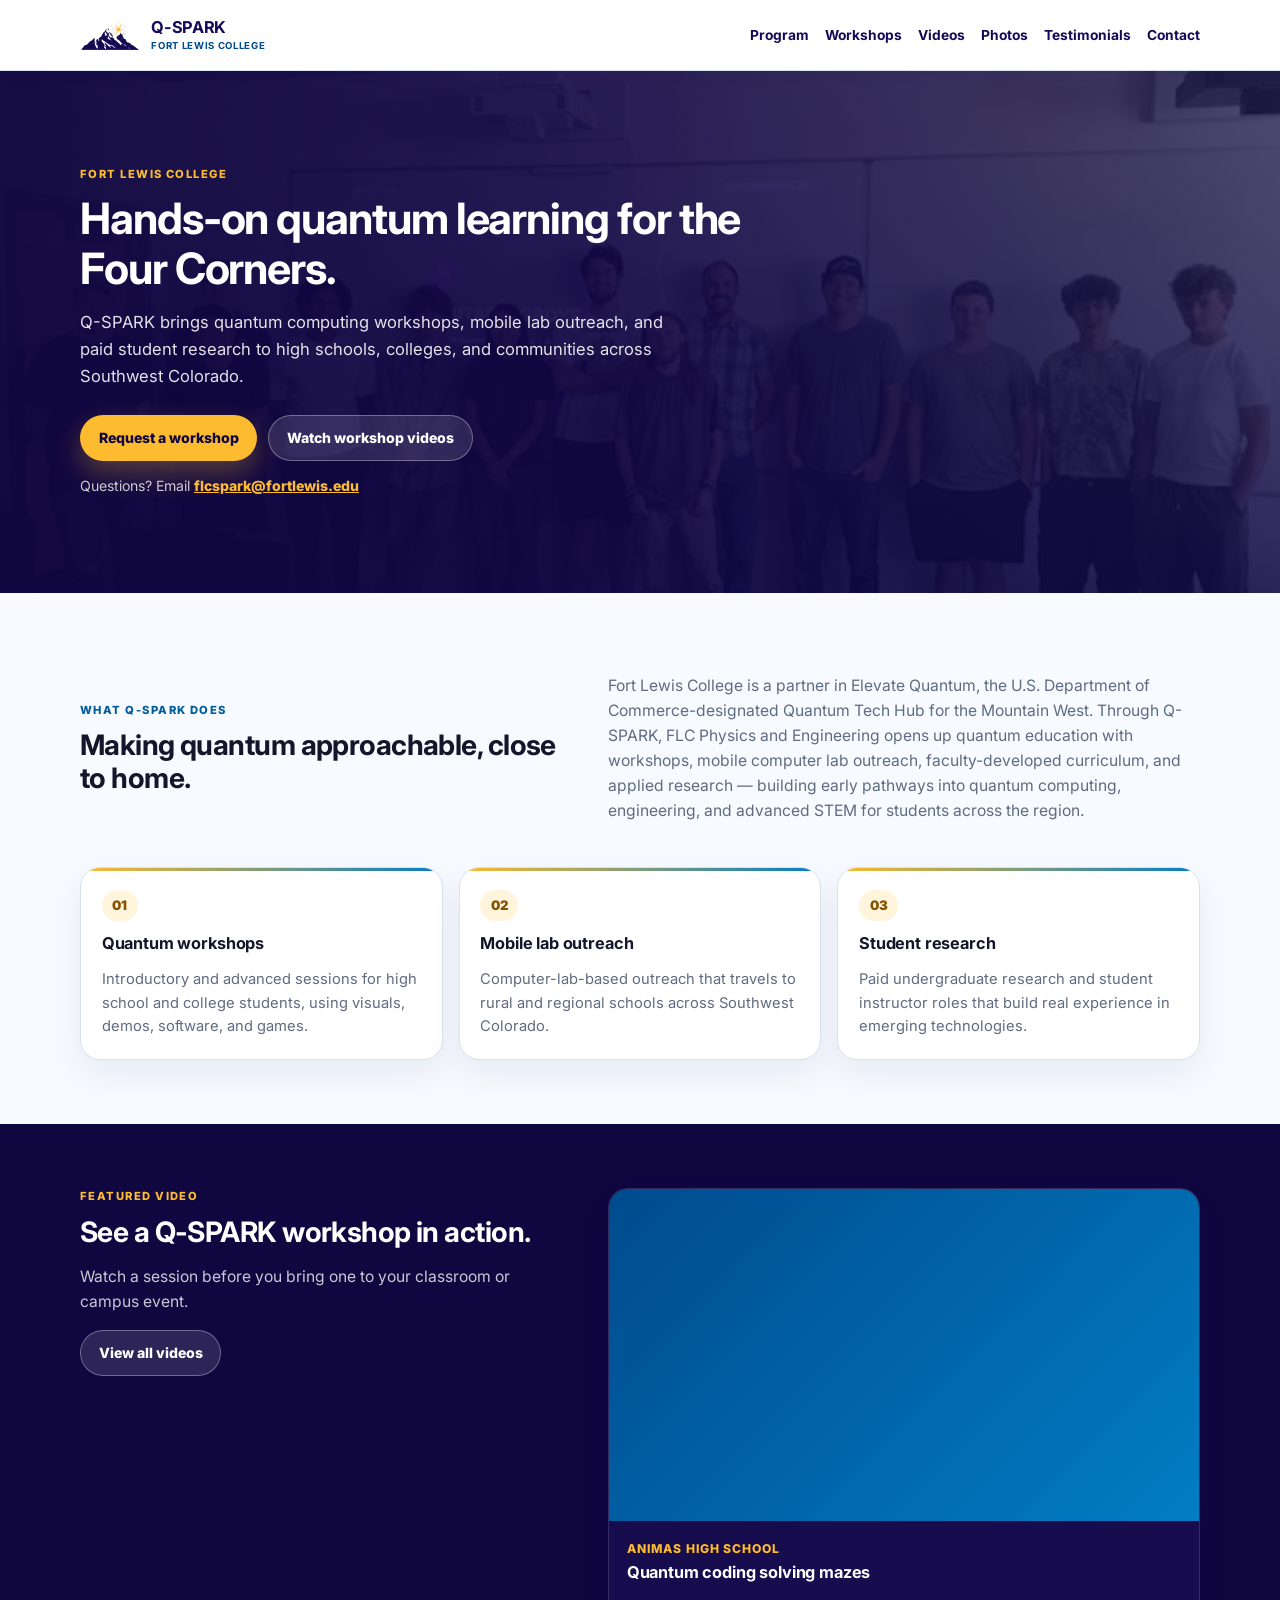
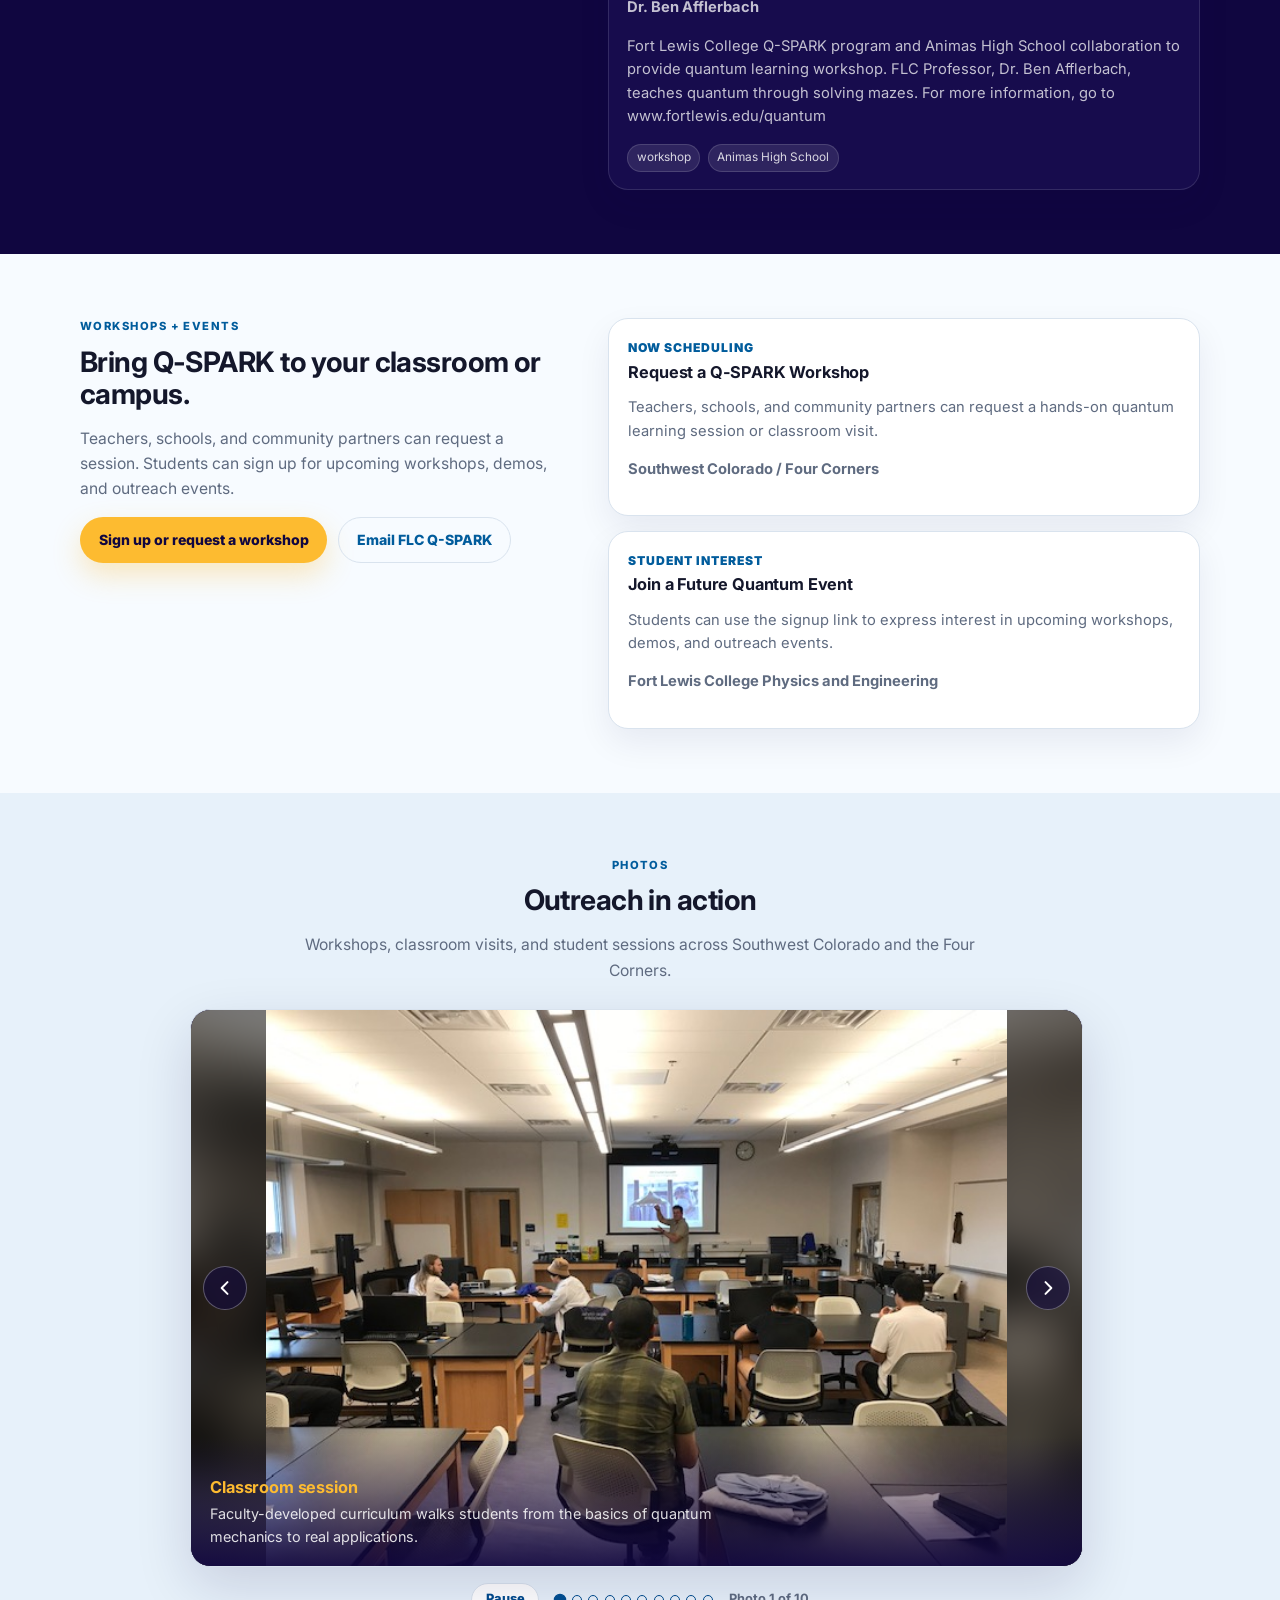
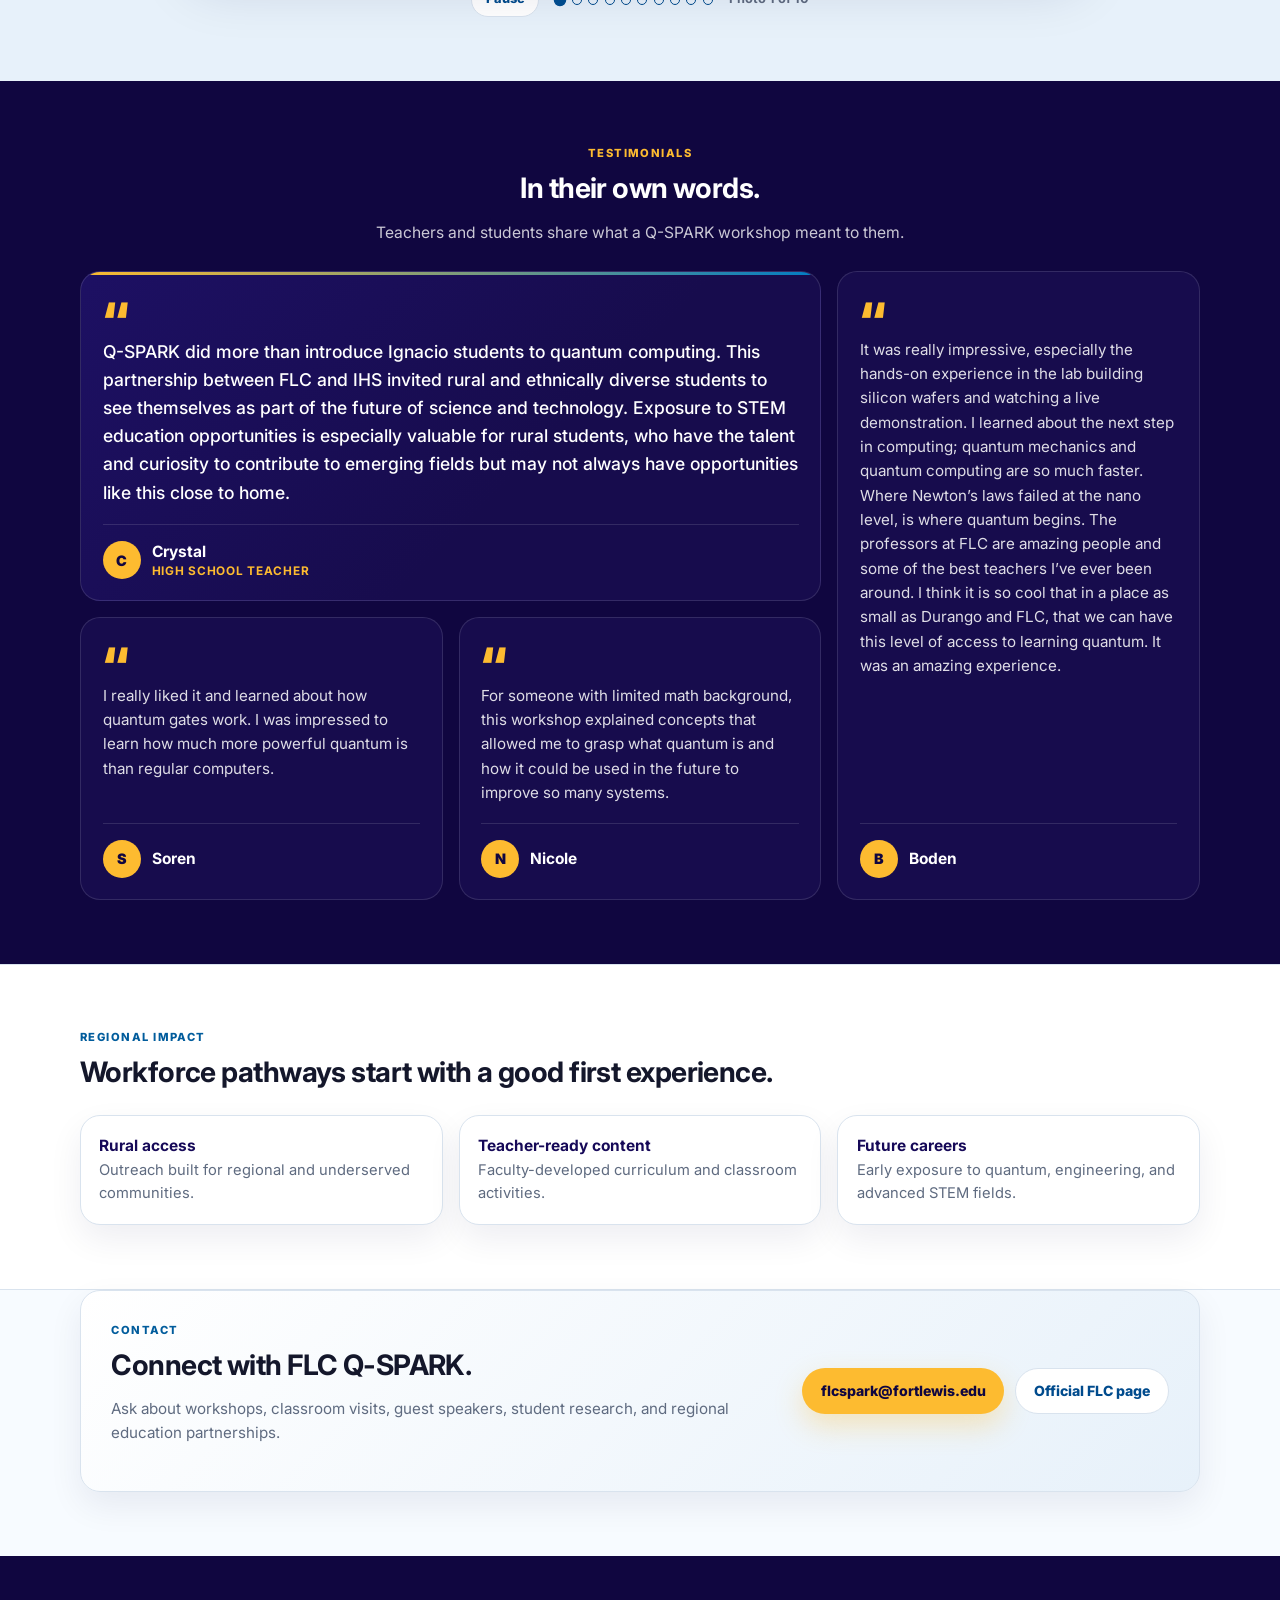
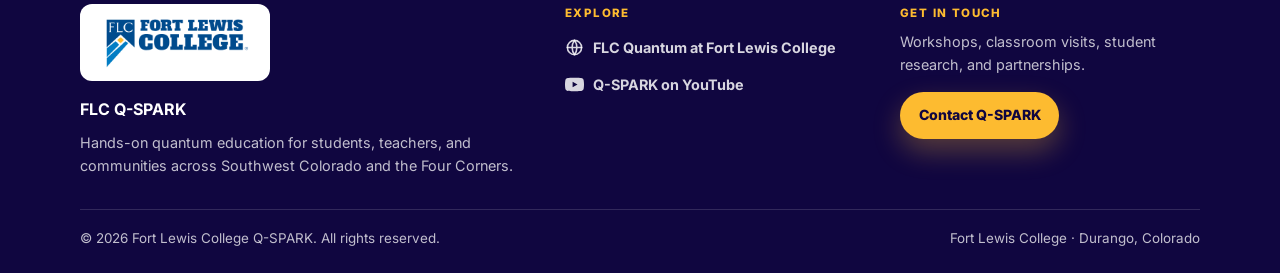
==== commit c5383780: "Trim header logo" ====
--- a/index.html
+++ b/index.html
@@ -19,7 +19,7 @@
         <img src="assets/logo/qspark-mark.png" alt="" class="brand-logo" width="412" height="206">
         <span>
           <strong>Q-SPARK</strong>
-          <small>Fort Lewis College Physics and Engineering</small>
+          <small>Fort Lewis College</small>
         </span>
       </a>
       <button class="nav-toggle" type="button" aria-label="Open navigation" aria-expanded="false" data-nav-toggle>
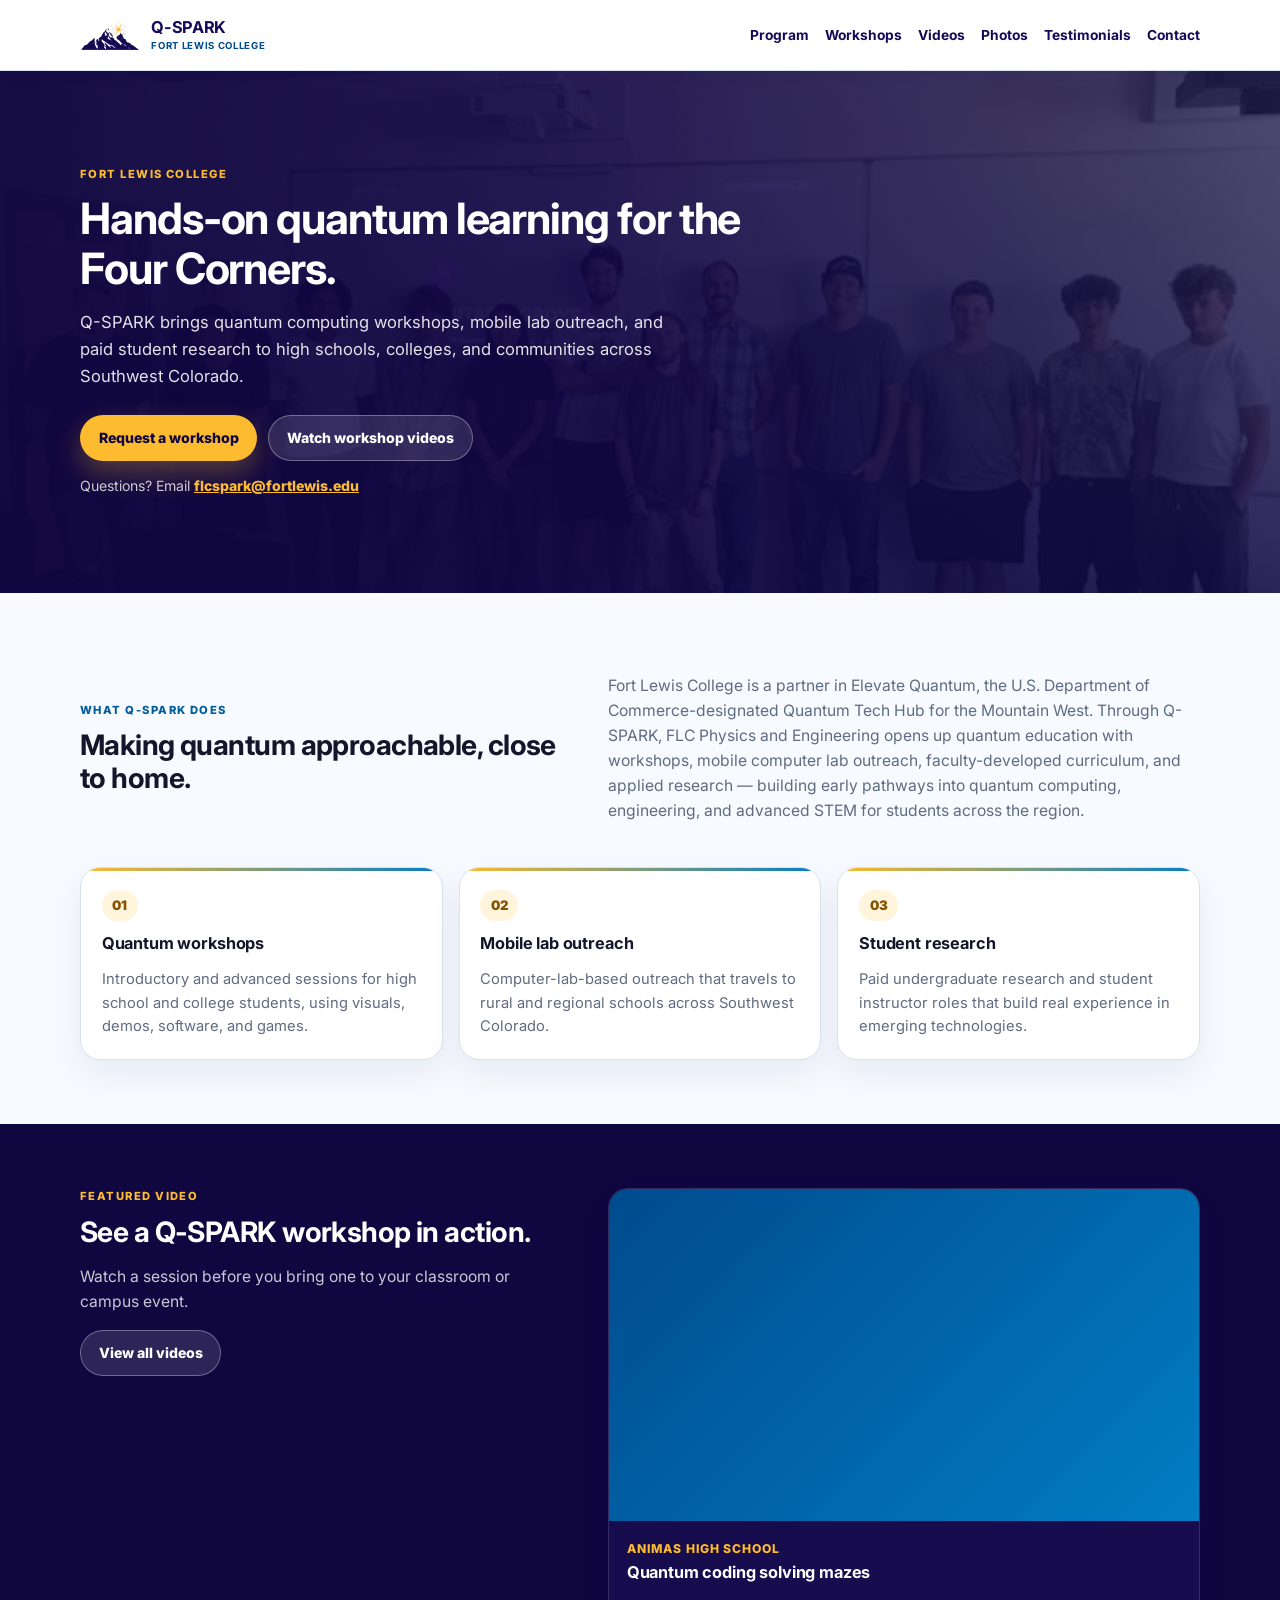
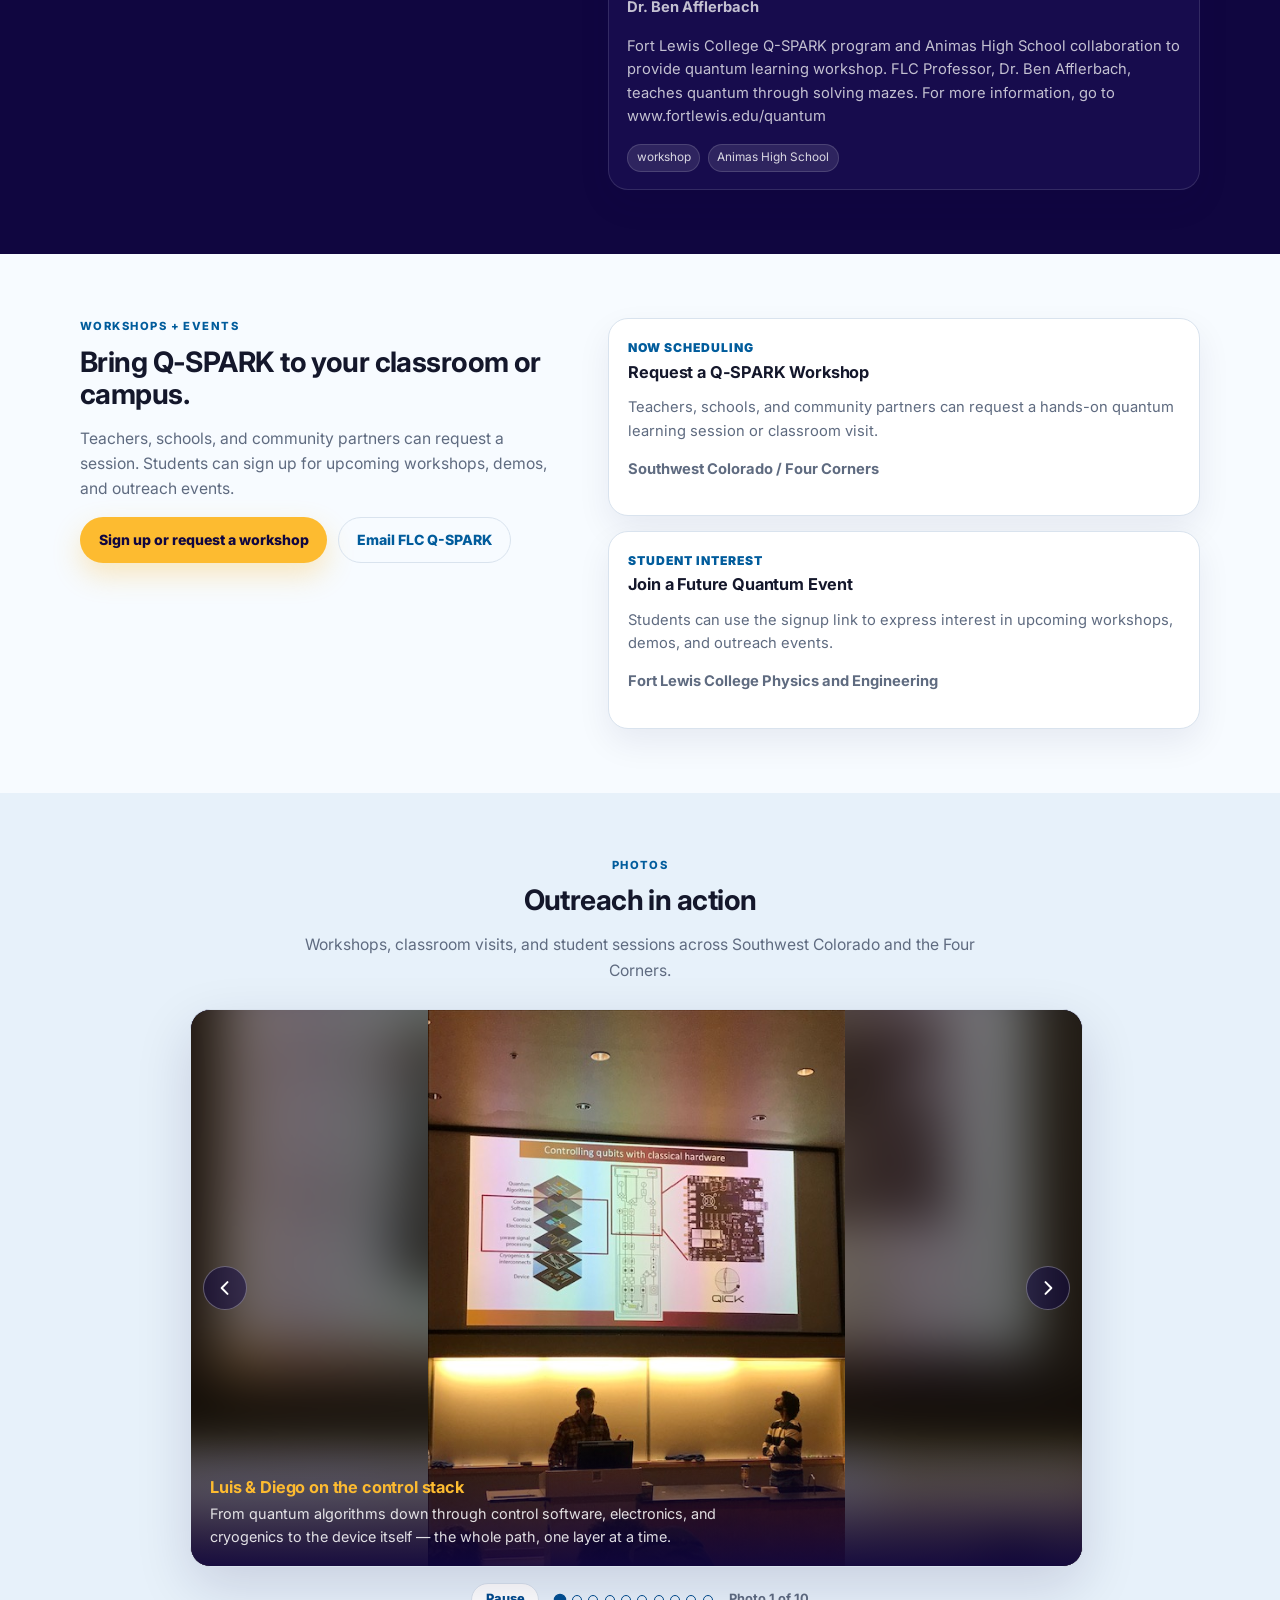
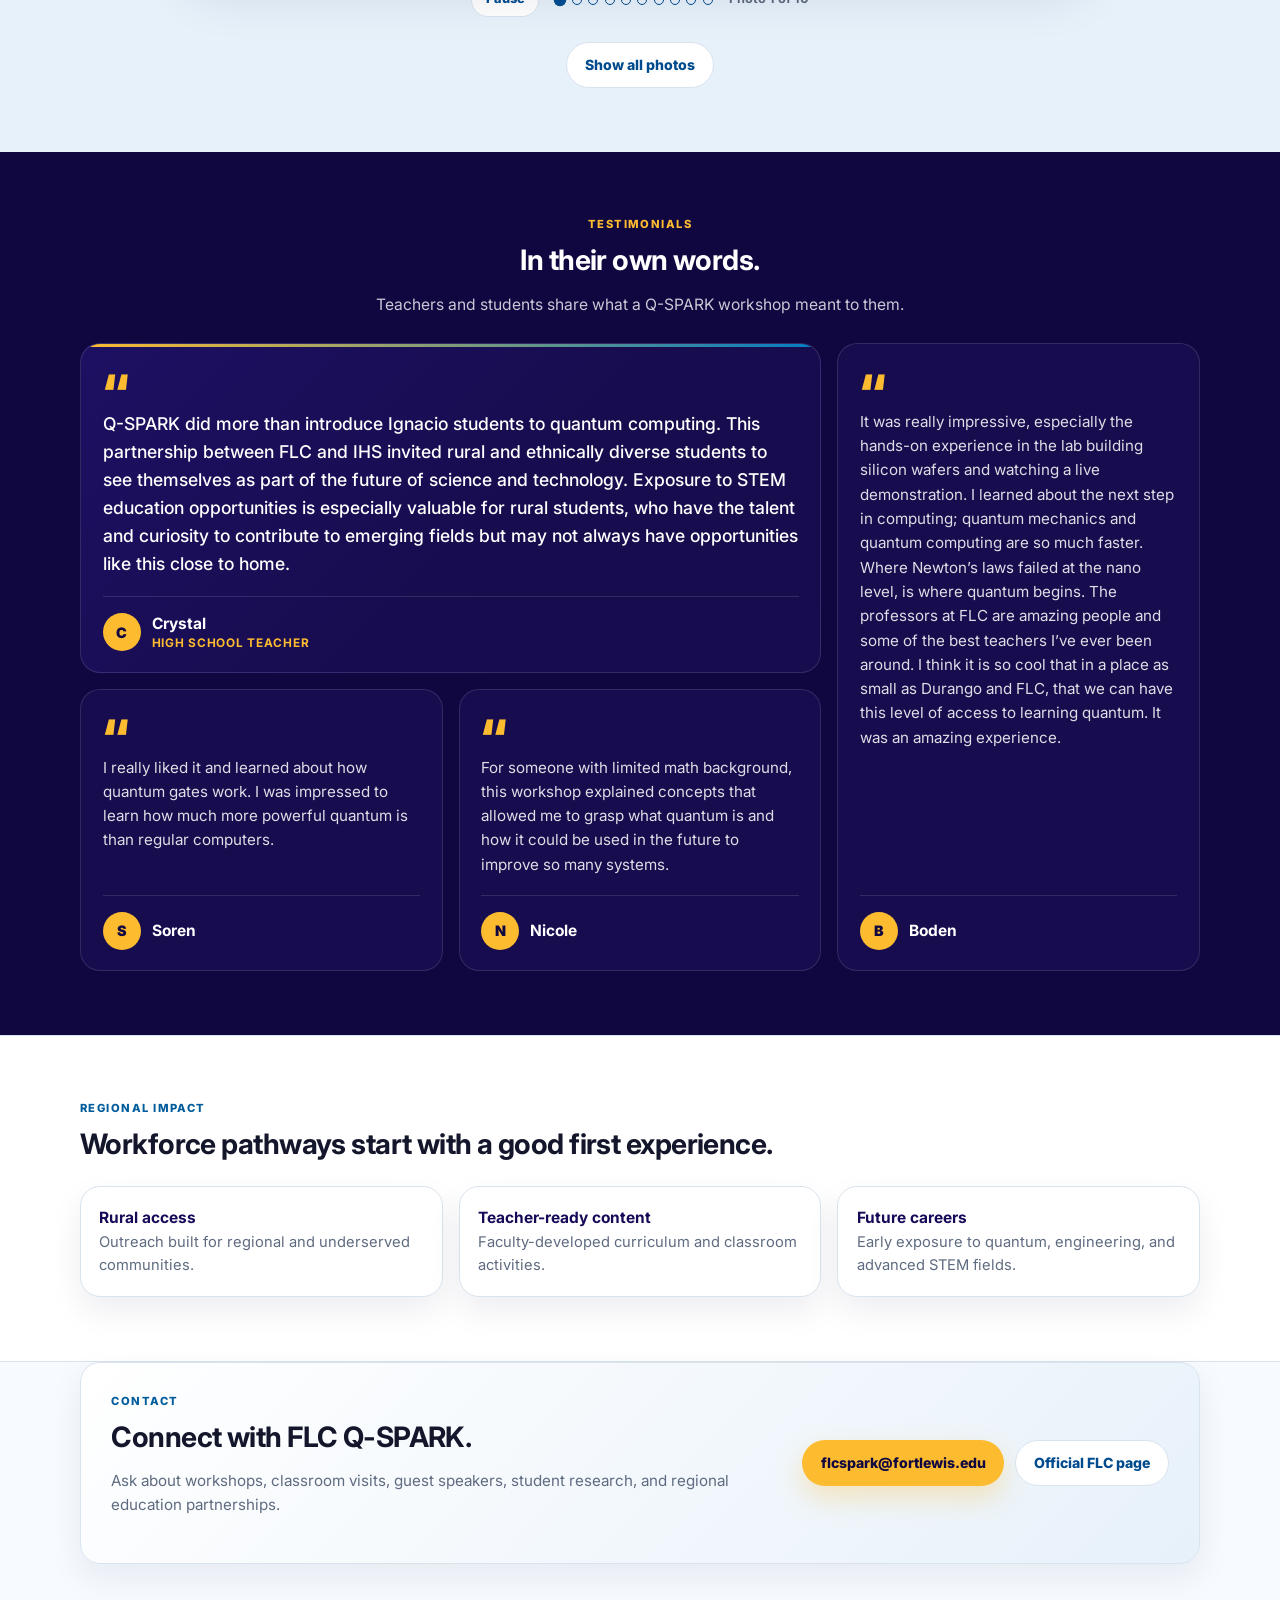
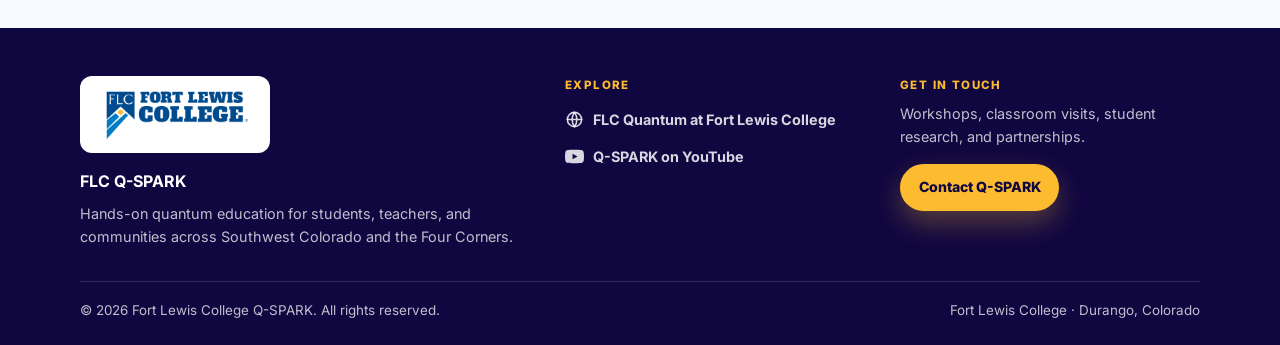
==== commit 0ab4ff2b: "Add photo gallery and update navigation links to photos page" ====
--- a/index.html
+++ b/index.html
@@ -29,7 +29,7 @@
         <a href="#program">Program</a>
         <a href="#events">Workshops</a>
         <a href="videos.html">Videos</a>
-        <a href="#photos">Photos</a>
+        <a href="photos.html">Photos</a>
         <a href="#testimonials">Testimonials</a>
         <a href="#contact">Contact</a>
       </nav>
@@ -118,6 +118,9 @@
       <div class="container">
         <div class="slideshow" id="photoSlideshow" aria-roledescription="carousel" aria-label="Q-SPARK photo slideshow"></div>
       </div>
+      <div class="container gallery-actions">
+        <a class="button secondary" href="photos.html">Show all photos</a>
+      </div>
     </section>
 
     <section class="section blue-section" id="testimonials">
--- a/styles.css
+++ b/styles.css
@@ -128,10 +128,17 @@
 .event-card { padding: 1.2rem; }
 .event-date { color: var(--blue-700); font-weight: 900; text-transform: uppercase; font-size: .76rem; letter-spacing: .08em; margin-bottom: .3rem; }
 .gallery-section { background: var(--blue-100); }
-.gallery-grid { display: flex; flex-wrap: wrap; justify-content: center; gap: 1rem; }
-.photo-card { overflow: hidden; flex: 1 1 300px; max-width: 420px; }
-.photo-card img { width: 100%; aspect-ratio: 4 / 3; object-fit: cover; background: linear-gradient(135deg, var(--blue-800), var(--blue-500)); }
+.gallery-actions { display: flex; justify-content: center; margin-top: 1.6rem; }
+.gallery-grid { display: grid; grid-template-columns: repeat(auto-fill, minmax(260px, 1fr)); gap: 1rem; }
+.photo-card { display: flex; flex-direction: column; overflow: hidden; }
+.photo-open { display: block; width: 100%; padding: 0; border: 0; background: none; cursor: zoom-in; }
+.photo-card img { width: 100%; aspect-ratio: 4 / 3; object-fit: cover; background: linear-gradient(135deg, var(--blue-800), var(--blue-500)); transition: transform .35s ease; }
+.photo-open:hover img { transform: scale(1.04); }
+.photo-open:focus-visible { outline: 3px solid var(--gold-500); outline-offset: -3px; }
 .photo-card div { padding: 1rem; }
+.photo-card .photo-date { margin: 0 0 .3rem; color: var(--blue-700); font-weight: 900; text-transform: uppercase; font-size: .76rem; letter-spacing: .08em; }
+/* Clamp the caption so cards in a row keep matching heights; the lightbox shows it in full */
+.photo-card p:not(.photo-date) { margin: .4rem 0 0; display: -webkit-box; -webkit-line-clamp: 3; line-clamp: 3; -webkit-box-orient: vertical; overflow: hidden; }
 
 /* Photo slideshow */
 .slideshow { max-width: 900px; margin: 0 auto; }
@@ -202,6 +209,45 @@
 .slide-dot.is-active { background: var(--blue-800); transform: scale(1.25); }
 .slide-count { margin: 0; color: var(--muted); font-size: .8rem; font-weight: 700; }
 .slide-arrow:focus-visible, .slide-dot:focus-visible, .slide-play:focus-visible { outline: 3px solid var(--gold-500); outline-offset: 2px; }
+
+/* Full-screen photo viewer (<dialog>, so it stacks above the sticky header) */
+.lightbox {
+  width: 100vw; max-width: 100vw;
+  height: 100dvh; max-height: 100dvh;
+  margin: 0; padding: 0; border: 0;
+  background: rgba(16, 6, 64, .95);
+  color: var(--white);
+  overflow: hidden;
+}
+.lightbox::backdrop { background: rgba(16, 6, 64, .95); }
+.lightbox-inner {
+  position: relative;
+  /* minmax(0,…) not 1fr: a bare 1fr floors the track at the image's intrinsic
+     height, which leaves the stage indefinite and lets tall photos overflow. */
+  display: grid; grid-template-rows: minmax(0, 1fr) auto; gap: .9rem;
+  width: 100%; height: 100%;
+  padding: 58px 16px 20px;
+}
+/* Let the image fill the track and letterbox itself: a percentage max-height
+   would resolve against an indefinite grid area and tall photos would overflow. */
+.lightbox-stage { position: relative; min-width: 0; min-height: 0; overflow: hidden; }
+.lightbox-image { width: 100%; height: 100%; object-fit: contain; }
+.lightbox-meta { max-width: 70ch; margin: 0 auto; text-align: center; }
+.lightbox-meta > * { margin: 0; }
+.lightbox-date { color: var(--gold-500); font-weight: 900; text-transform: uppercase; font-size: .74rem; letter-spacing: .08em; }
+.lightbox-title { color: var(--white); font-size: 1.05rem; margin-top: .25rem; }
+.lightbox-caption { color: rgba(255, 255, 255, .82); font-size: .9rem; margin-top: .35rem; }
+.lightbox-count { color: rgba(255, 255, 255, .6); font-size: .78rem; font-weight: 700; margin-top: .6rem; }
+.lightbox-close {
+  position: absolute; top: 10px; right: 10px;
+  display: grid; place-items: center;
+  width: 44px; height: 44px; padding: 0;
+  border: 1px solid rgba(255, 255, 255, .3); border-radius: 999px;
+  background: rgba(16, 6, 64, .55); color: var(--white); cursor: pointer;
+}
+.lightbox-close:hover { background: var(--gold-500); color: var(--blue-950); border-color: var(--gold-500); }
+.lightbox-close svg { width: 20px; height: 20px; }
+.lightbox-close:focus-visible { outline: 3px solid var(--gold-500); outline-offset: 2px; }
 
 /* Testimonials: the teacher quote leads, the longest student quote spans two rows */
 .testimonial-grid { display: grid; grid-template-columns: repeat(3, 1fr); gap: 1rem; }
@@ -269,6 +315,9 @@
 .empty-state { padding: 1.2rem; border-radius: var(--radius); background: rgba(255, 255, 255, .1); border: 1px solid rgba(255, 255, 255, .16); color: rgba(255, 255, 255, .8); }
 .gallery-section.is-empty { display: none; }
 .videos-page-section { padding-top: 36px; }
+.photos-page-section { padding-top: 36px; }
+/* The base .empty-state is white-on-dark; the gallery background is light */
+.gallery-section .empty-state { background: var(--white); border-color: var(--line); color: var(--muted); }
 .video-contact-section { padding-top: 56px; }
 
 /* Keep the full menu on one line just above the hamburger breakpoint */
@@ -291,6 +340,9 @@
   .slide figcaption { padding: 2rem .9rem .9rem; }
   .slide figcaption p { font-size: .84rem; }
   .slide-arrow { width: 38px; height: 38px; }
+  .lightbox-inner { padding: 52px 10px 16px; }
+  .lightbox-meta { max-width: none; }
+  .lightbox-caption { font-size: .84rem; }
 }
 @media (max-width: 420px) {
   .brand-logo { width: 48px; }
@@ -299,4 +351,6 @@
 @media (prefers-reduced-motion: reduce) {
   html { scroll-behavior: auto; }
   .slide { transition: none; }
-}
+  .photo-card img { transition: none; }
+  .photo-open:hover img { transform: none; }
+}
